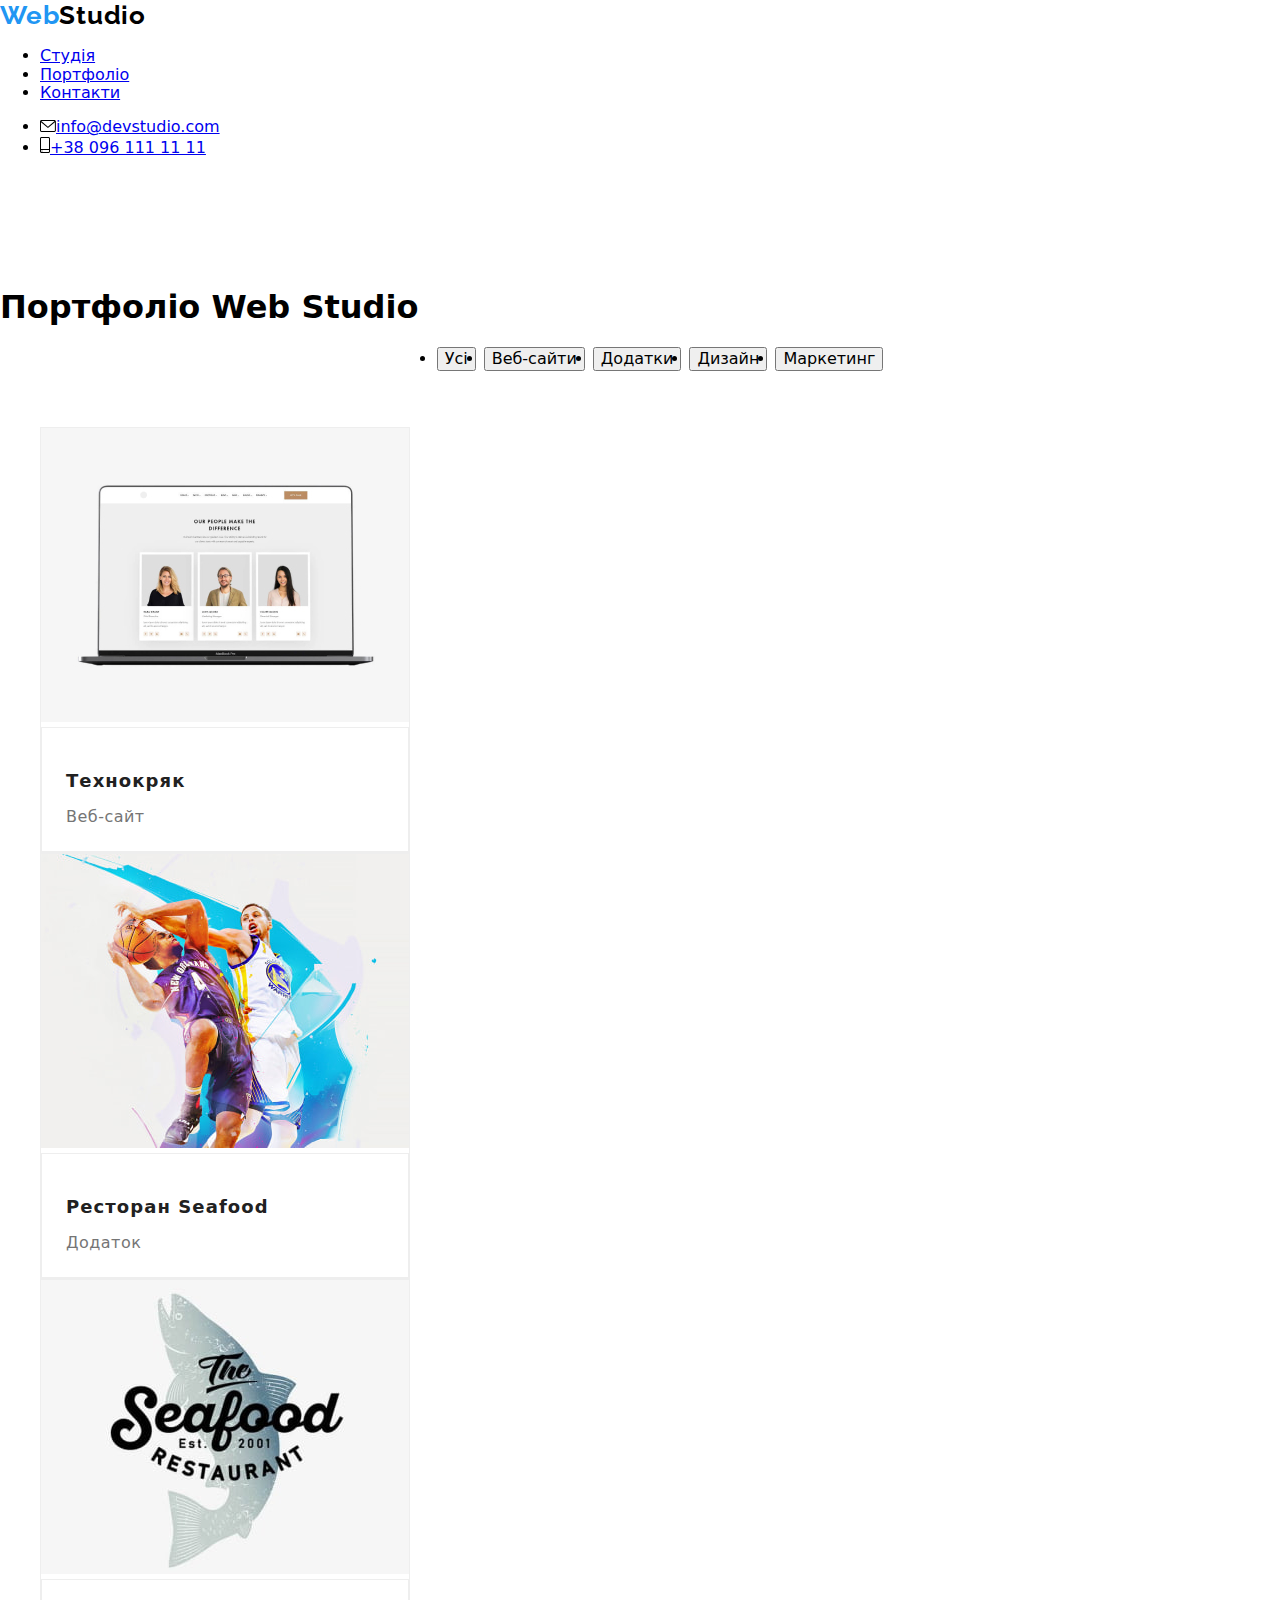
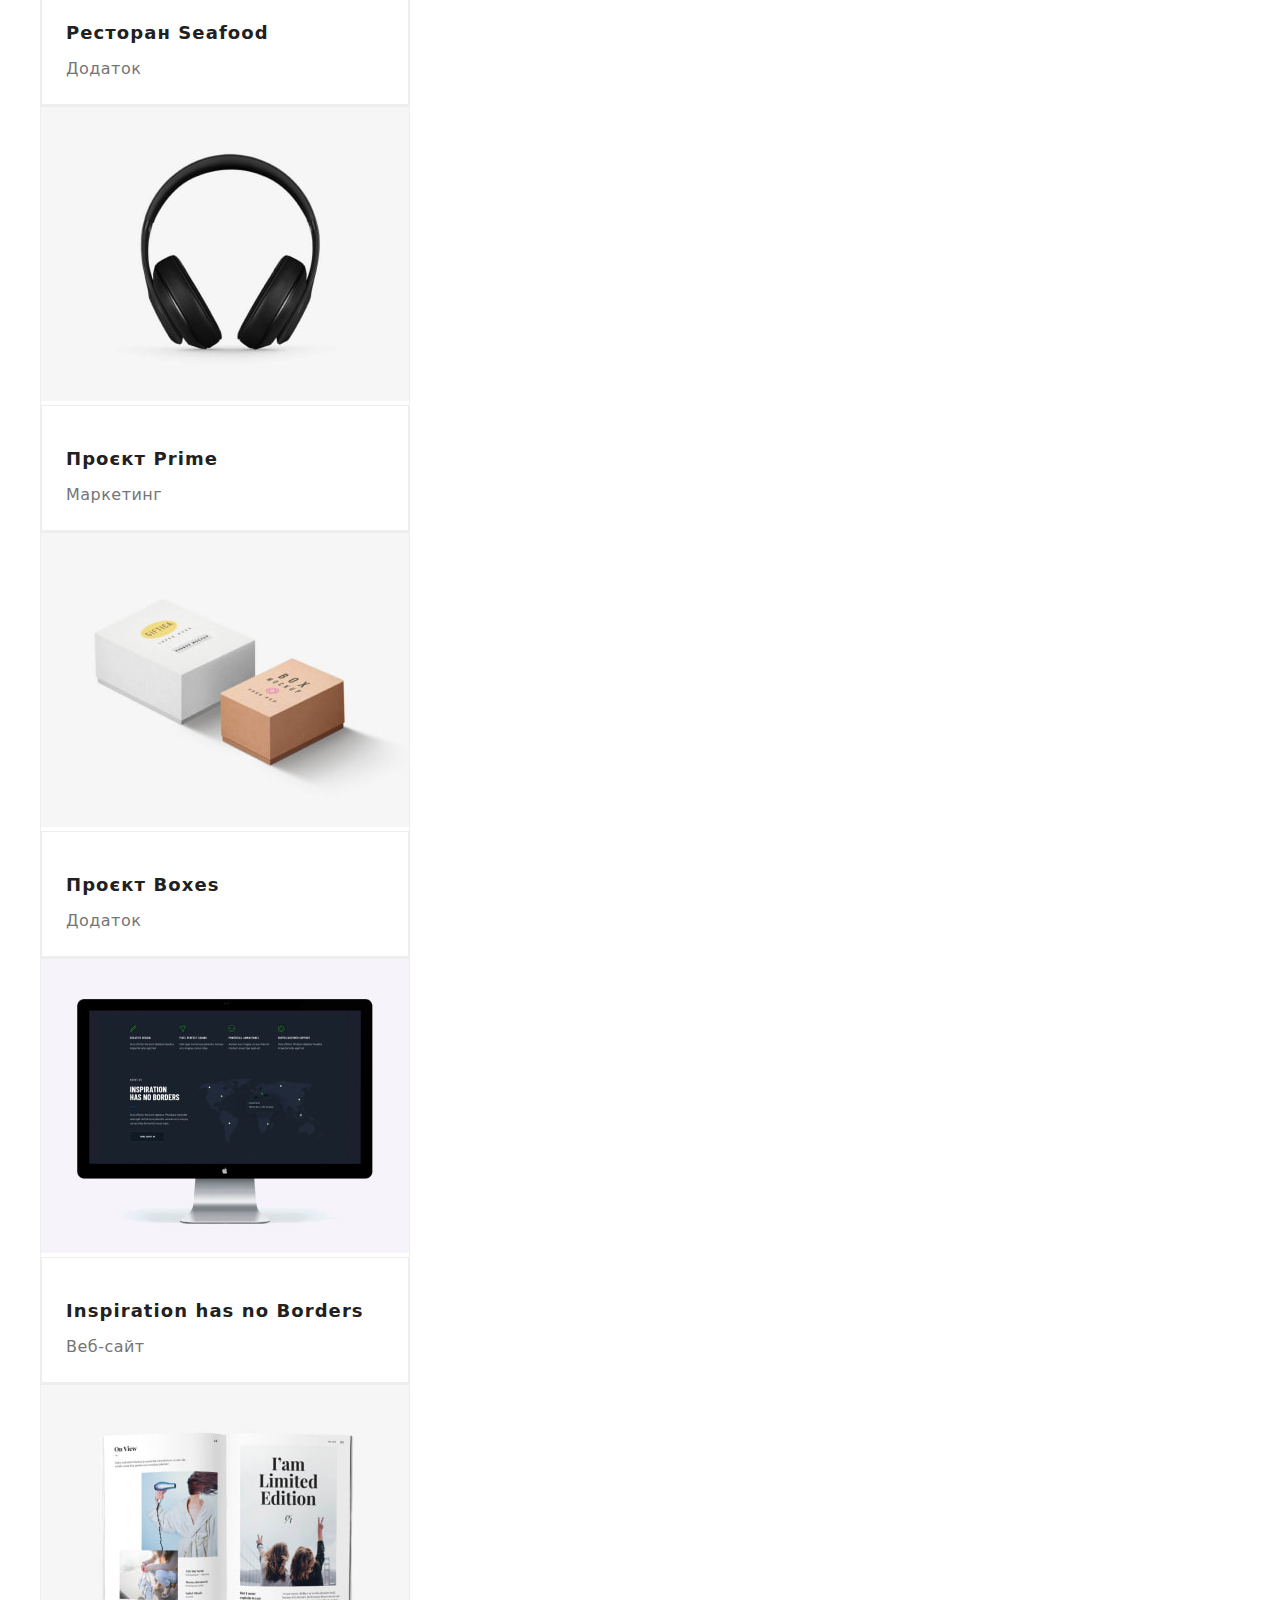
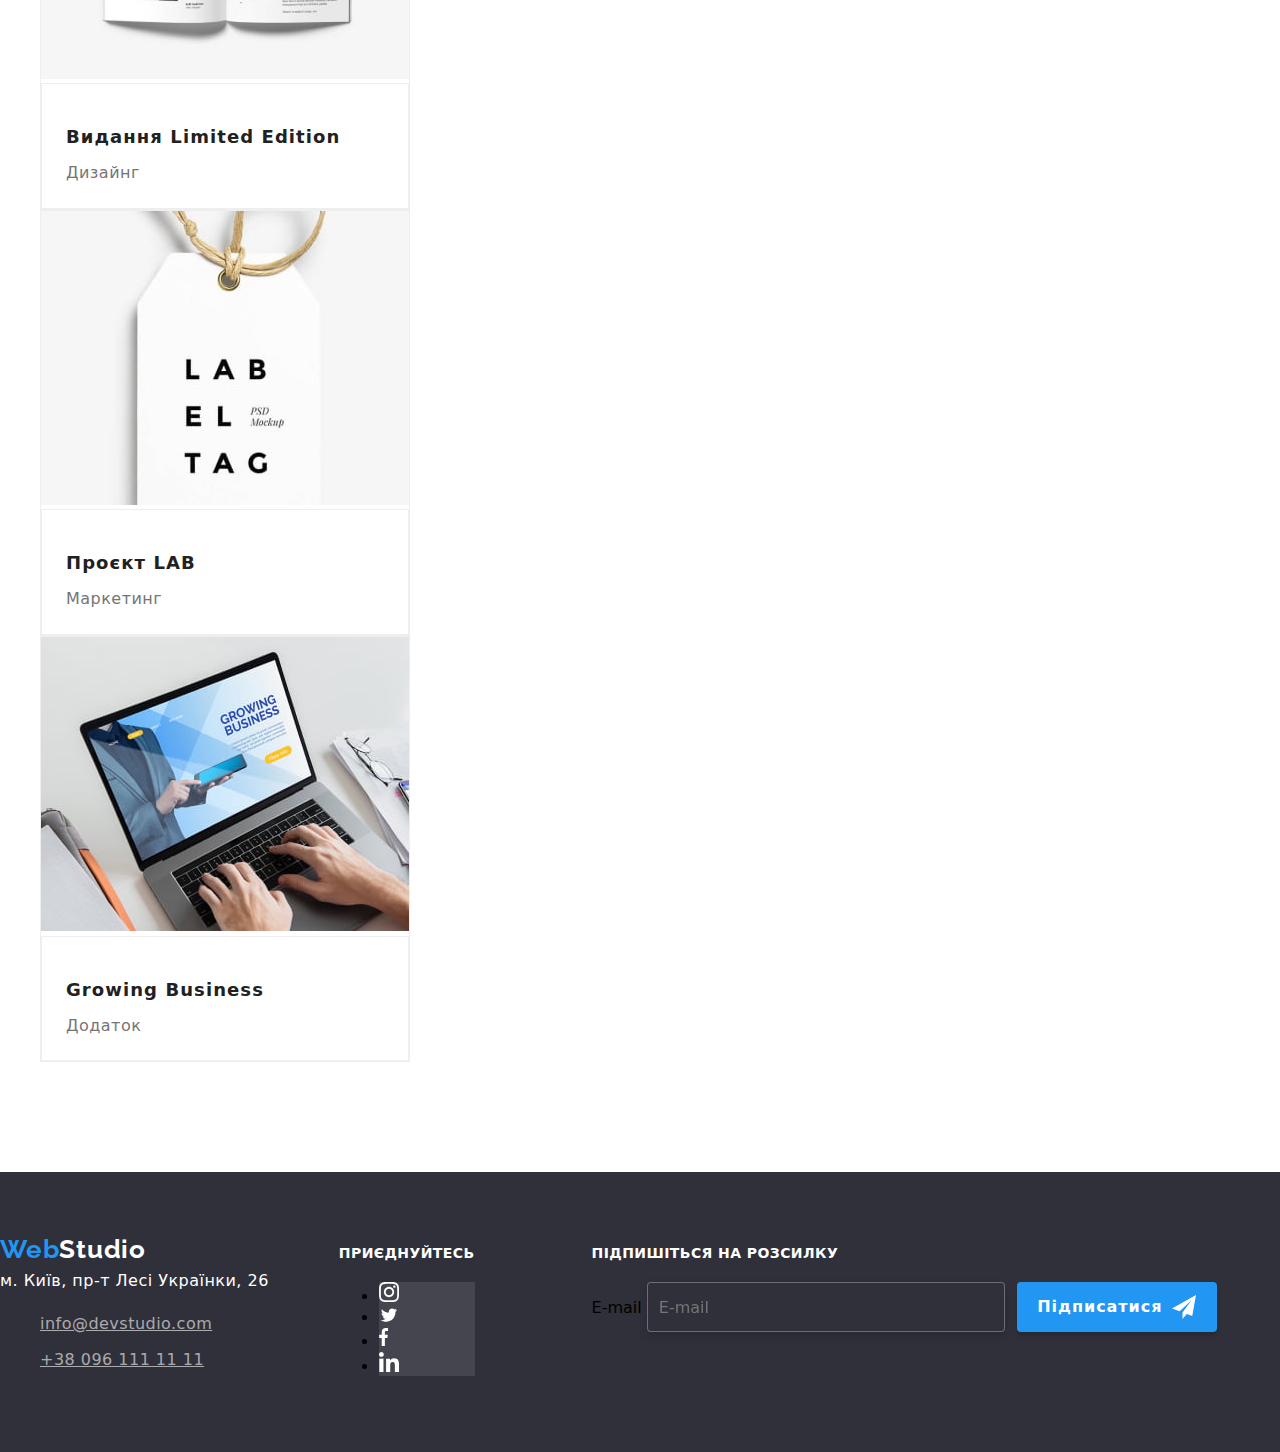
==== portfolio.html @ f2c95564 "Добавляет много чего" ====
<!DOCTYPE html>
<html lang="uk">
  <head>
    <meta charset="UTF-8" />
    <meta http-equiv="X-UA-Compatible" content="IE=edge" />
    <meta name="viewport" content="width=device-width, initial-scale=1.0" />
    <link
      rel="stylesheet"
      href="https://cdnjs.cloudflare.com/ajax/libs/modern-normalize/1.1.0/modern-normalize.min.css"
    />
    <link rel="preconnect" href="https://fonts.googleapis.com" />
    <link rel="preconnect" href="https://fonts.gstatic.com" crossorigin />
    <link
      href="https://fonts.googleapis.com/css2?family=Raleway:wght@700&family=Roboto:wght@400;500;700;900&display=swap"
      rel="stylesheet"
    />
    <link rel="stylesheet" href="./css/styles.css" />
    <link rel="stylesheet" href="./css/logo.css" />
    <title>Portfolio</title>
  </head>
  <body>
    <header class="header-section">
      <div class="container">
        <div class="flex-header">
          <nav class="flex-nav">
            <a class="logo" href="./index.html"><span class="logo__cover">Web</span>Studio</a>
            <ul class="list list-nav">
              <li class="item">
                <a class="link navigation-link transition-link" href="./index.html">Студія</a>
              </li>
              <li class="item">
                <a class="link navigation-link this-page" href="./portfolio.html">Портфоліо</a>
              </li>
              <li class="item">
                <a class="link navigation-link transition-link" href="#">Контакти</a>
              </li>
            </ul>
          </nav>
          <ul class="list list-contact">
            <li class="item">
              <a class="link top-contact" href="mailto:info@devstudio.com"
                ><svg width="16" height="12">
                  <use href="./images/icons.svg#envelope"></use></svg
                >info@devstudio.com</a
              >
            </li>
            <li class="item">
              <a class="link top-contact" href="tel:+380961111111"
                ><svg width="10" height="16">
                  <use href="./images/icons.svg#smartphone"></use></svg
                >+38 096 111 11 11</a
              >
            </li>
          </ul>
        </div>
      </div>
    </header>
    <main>
      <section class="product-section">
        <div class="container">
          <h1 class="visually-hidden">Портфоліо Web Studio</h1>
          <ul class="list list-botton">
            <li class="item"><button class="button" type="button">Усі</button></li>
            <li class="item"><button class="button" type="button">Веб-сайти</button></li>
            <li class="item"><button class="button" type="button">Додатки</button></li>
            <li class="item"><button class="button" type="button">Дизайн</button></li>
            <li class="item"><button class="button" type="button">Маркетинг</button></li>
          </ul>
          <ul class="list product-card">
            <li class="item product-item">
              <a class="product-link" href="">
                <img
                  src="./images/8.jpg"
                  alt="Два хлопця грають у баскетбол"
                  width="370"
                  height="294"
                />
                <div class="product-text">
                  <h2 class="product-title">Технокряк</h2>
                  <span class="product-span">Веб-сайт</span>
                </div>
                <div class="product-description">
                  <p class="description-text">
                    Ресурс пропонує комплексні пропозиції з різним рівнем функціоналу та сервісів.
                    Все це дозволить відвідувачу отримати вичерпні відомості про компанію чи
                    приватну особу.
                  </p>
                </div>
              </a>
            </li>
            <li class="item product-item">
              <a class="product-link" href="">
                <img
                  src="./images/9.jpg"
                  alt="Два хлопця грають у баскетбол"
                  width="370"
                  height="294"
                />
                <div class="product-text">
                  <h2 class="product-title">Ресторан Seafood</h2>
                  <span class="product-span">Додаток</span>
                </div>
                <div class="product-description">
                  <p class="description-text">
                    Ресурс пропонує комплексні пропозиції з різним рівнем функціоналу та сервісів.
                    Все це дозволить відвідувачу отримати вичерпні відомості про компанію чи
                    приватну особу.
                  </p>
                </div>
              </a>
            </li>
            <li class="item product-item">
              <a class="product-link" href="">
                <img
                  src="./images/10.jpg"
                  alt="Два хлопця грають у баскетбол"
                  width="370"
                  height="294"
                />
                <div class="product-text">
                  <h2 class="product-title">Ресторан Seafood</h2>
                  <span class="product-span">Додаток</span>
                </div>
                <div class="product-description">
                  <p class="description-text">
                    Ресурс пропонує комплексні пропозиції з різним рівнем функціоналу та сервісів.
                    Все це дозволить відвідувачу отримати вичерпні відомості про компанію чи
                    приватну особу.
                  </p>
                </div>
              </a>
            </li>
            <li class="item product-item">
              <a class="product-link" href="">
                <img
                  src="./images/11.jpg"
                  alt="Два хлопця грають у баскетбол"
                  width="370"
                  height="294"
                />
                <div class="product-text">
                  <h2 class="product-title">Проєкт Prime</h2>
                  <span class="product-span">Маркетинг</span>
                </div>
                <div class="product-description">
                  <p class="description-text">
                    Ресурс пропонує комплексні пропозиції з різним рівнем функціоналу та сервісів.
                    Все це дозволить відвідувачу отримати вичерпні відомості про компанію чи
                    приватну особу.
                  </p>
                </div>
              </a>
            </li>
            <li class="item product-item">
              <a class="product-link" href="">
                <img
                  src="./images/12.jpg"
                  alt="Два хлопця грають у баскетбол"
                  width="370"
                  height="294"
                />
                <div class="product-text">
                  <h2 class="product-title">Проєкт Boxes</h2>
                  <span class="product-span">Додаток</span>
                </div>
                <div class="product-description">
                  <p class="description-text">
                    Ресурс пропонує комплексні пропозиції з різним рівнем функціоналу та сервісів.
                    Все це дозволить відвідувачу отримати вичерпні відомості про компанію чи
                    приватну особу.
                  </p>
                </div>
              </a>
            </li>
            <li class="item product-item">
              <a class="product-link" href="">
                <img
                  src="./images/13.jpg"
                  alt="Два хлопця грають у баскетбол"
                  width="370"
                  height="294"
                />
                <div class="product-text">
                  <h2 class="product-title">Inspiration has no Borders</h2>
                  <span class="product-span">Веб-сайт</span>
                </div>
                <div class="product-description">
                  <p class="description-text">
                    Ресурс пропонує комплексні пропозиції з різним рівнем функціоналу та сервісів.
                    Все це дозволить відвідувачу отримати вичерпні відомості про компанію чи
                    приватну особу.
                  </p>
                </div>
              </a>
            </li>
            <li class="item product-item">
              <a class="product-link" href="">
                <img
                  src="./images/14.jpg"
                  alt="Два хлопця грають у баскетбол"
                  width="370"
                  height="294"
                />
                <div class="product-text">
                  <h2 class="product-title">Видання Limited Edition</h2>
                  <span class="product-span">Дизайнг</span>
                </div>
                <div class="product-description">
                  <p class="description-text">
                    Ресурс пропонує комплексні пропозиції з різним рівнем функціоналу та сервісів.
                    Все це дозволить відвідувачу отримати вичерпні відомості про компанію чи
                    приватну особу.
                  </p>
                </div>
              </a>
            </li>
            <li class="item product-item">
              <a class="product-link" href="">
                <img
                  src="./images/15.jpg"
                  alt="Два хлопця грають у баскетбол"
                  width="370"
                  height="294"
                />
                <div class="product-text">
                  <h2 class="product-title">Проєкт LAB</h2>
                  <span class="product-span">Маркетинг</span>
                </div>
                <div class="product-description">
                  <p class="description-text">
                    Ресурс пропонує комплексні пропозиції з різним рівнем функціоналу та сервісів.
                    Все це дозволить відвідувачу отримати вичерпні відомості про компанію чи
                    приватну особу.
                  </p>
                </div>
              </a>
            </li>
            <li class="item product-item">
              <a class="product-link" href="">
                <img
                  src="./images/16.jpg"
                  alt="Два хлопця грають у баскетбол"
                  width="370"
                  height="294"
                />
                <div class="product-text">
                  <h2 class="product-title">Growing Business</h2>
                  <span class="product-span">Додаток</span>
                </div>
                <div class="product-description">
                  <p class="description-text">
                    Ресурс пропонує комплексні пропозиції з різним рівнем функціоналу та сервісів.
                    Все це дозволить відвідувачу отримати вичерпні відомості про компанію чи
                    приватну особу.
                  </p>
                </div>
              </a>
            </li>
          </ul>
        </div>
      </section>
    </main>
    <footer class="bottom-section">
      <div class="container">
        <div class="bottom-contact">
          <a class="logo logo--white" href="./index.html">
            <span class="logo__cover">Web</span>Studio</a
          >
          <address class="bottom-text">
            <span class="bottom-span">м. Київ, пр-т Лесі Українки, 26</span>
          </address>
          <address>
            <ul>
              <span class="bottom-span"
                ><a class="link bottom-contact" href="mailto:info@devstudio.com"
                  >info@devstudio.com</a
                ></span
              >
              <a class="link bottom-contact" href="tel:+380961111111">+38 096 111 11 11</a>
            </ul>
          </address>
        </div>
        <div class="social-card">
          <h3 class="bottom-title">Приєднуйтесь</h3>
          <ul class="list social-list">
            <li class="social-item">
              <a class="social-link" href="">
                <svg class="social-icon" width="20" height="20">
                  <use href="./images/icons.svg#instagram"></use>
                </svg>
              </a>
            </li>
            <li class="social-item">
              <a class="social-link" href="">
                <svg class="social-icon" width="20" height="16.25">
                  <use href="./images/icons.svg#twitter"></use>
                </svg>
              </a>
            </li>
            <li class="social-item">
              <a class="social-link" href="">
                <svg class="social-icon" width="10" height="20">
                  <use href="./images/icons.svg#facebook"></use>
                </svg>
              </a>
            </li>
            <li class="social-item">
              <a class="social-link" href="">
                <svg class="social-icon" width="20" height="20">
                  <use href="./images/icons.svg#linkedin"></use>
                </svg>
              </a>
            </li>
          </ul>
        </div>
        <form class="footer-form" name="subscription-form">
          <div role="group" class="subscription-fieldset">
            <h3 class="subscription-title">Підпишіться на розсилку</h3>
            <label for="subscription" class="subscription-label visually-hidden">E-mail</label>
            <input type="email" id="subscription" class="subscription-input" placeholder="E-mail" />
          </div>
          <button type="submit" class="subscription-button">
            <span class="subscription-text">Підписатися</span>
            <svg class="subscription-icon" width="24" height="24">
              <use href="./images/icons.svg#send-icon"></use>
            </svg>
          </button>
        </form>
      </div>
    </footer>
  </body>
</html>
---- css/styles.css ----
:root{
    --pramary-icon-color:#AFB1B8;
    --secondery-icon-color:#fff;
    --pramary-ivon-color-bottom:rgba(255, 255, 255, 0.1);

    --background-color: #FFF;
    --pramiry-color: #757575;
    --secondory-color:#212121;
    --company-color:#2196F3;

    --footer-contact-color: rgba(255, 255, 255, 0.6);

    --pramiry-button-color: #fff;
    --secondory-button-color: #212121;
    --pramiry-button-background-color: #2196F3;
    --secondory-button-background-color: #F5F4FA; 
}

/* body
{
    color: var(--pramiry-color);
    background-color: var(--background-color);
    font-family: 'Roboto', sans-serif;
    font-size: 14px;

    letter-spacing: 0.03em;
}

img{
    display: block;
    max-width: 100%;
    height: auto;    
}

h1,
h2,
h3,
p,
ul
{
    margin: 0px;
    padding: 0px;   
} */

/* visually hidden */
/* .visually-hidden {
    position: absolute;
    white-space: nowrap;
    width: 1px;
    height: 1px;
    overflow: hidden;
    border: 0;
    padding: 0;
    clip: rect(0 0 0 0);
    clip-path: inset(50%);
    margin: -1px;
} */

/* Container */
/* .container{
    width: 1200px;

    margin-left: auto;
    margin-right: auto;

    padding-left: 15px;
    padding-right: 15px;
} */
/* list */
/* .list {
    display: flex;
    list-style: none;
} */

/* links */
/* .link {
    color: inherit;

    transition-property: color;
    transition-duration: 250ms;
    transition-timing-function: cubic-bezier(0.4, 0, 0.2, 1);

    font-size: inherit;

    line-height: 1.14;
    letter-spacing: 0.02em;
    text-decoration: none;
}
.link:hover,
.link:focus {
    color: var(--company-color);
    fill:currentColor;
} */

/* button */
/* .button {
    cursor: pointer;

    transition-property:color, background-color, box-shadow;
    transition-duration: 250ms;
    transition-timing-function: cubic-bezier(0.4, 0, 0.2, 1);

    padding: 6px 22px;

    color: var(--secondory-button-color);
    background-color: var(--secondory-button-background-color);

    font-family: inherit;
    font-weight: 500;
    font-size: 16px;

    border-radius: 4px;
    
    line-height: 1.6;
    letter-spacing: 0.03em;

    border: 0;
} */
/* .button:hover,
.button:focus {
    color: var(--pramiry-button-color);
    background-color: var(--pramiry-button-background-color);
    box-shadow: 0px 3px 1px rgba(0, 0, 0, 0.1), 0px 1px 2px rgba(0, 0, 0, 0.08), 0px 2px 2px rgba(0, 0, 0, 0.12);
} */
/* title */
/* .title {
    text-align: center;

    margin-bottom: 50px;

    color: var(--secondory-color);

    font-weight: 700;
    font-size: 36px;

    line-height: 1.16;
    letter-spacing: 0.03em;
} */

/* header */
/* .header-section{
    border-bottom: 1px solid #ECECEC;
}
.flex-header{
    display: flex;
    align-items: center;
    justify-content: space-between;
}
.flex-nav{
    display: flex;
    align-items: center;
    gap: 93px;
}
.list-nav{
    display: flex;
    gap:50px;
}
.list-nav .navigation-link{
    padding-top: 33px;
    padding-bottom: 31px;
} */
/* .logo{
    color: #000000;

    font-family: 'Raleway';
    font-weight: 700;
    font-size: 26px;

    line-height: 1.2;
    letter-spacing: 0.03em;

    text-decoration: none;
} */
/* .logo-cover{
    padding-top: 24px;
    padding-bottom: 25px;
    color: var(--company-color);
} */
/* .navigation-link {
    position: relative;
    color: var(--secondory-color);

    font-weight: 500;

    line-height: 1.14;
    letter-spacing: 0.02em;
}
.transition-link::after
{
    display: block;
    position: absolute;
    bottom: 0px;
    
    transform: scaleX(0);
    transition-property: transform;
    transition-duration: 250ms;
    transition-timing-function: cubic-bezier(0.4, 0, 0.2, 1);
    
    background-color: var(--company-color);
    
    border-radius: 2px;
    width: 100%;
    height: 4px;
    content: '';
}
.transition-link:hover::after,
.transition-link:focus::after{
    transform: scaleX(1);
}
.link.this-page{
    position: relative;

    color: var(--company-color);
}
*/
/* .this-page::after
{
    display: flex;
    position: absolute;
    bottom: 0px;

    background-color: var(--company-color);

    border-radius: 2px;
    width: 100%;
    height: 4px;
    content: '';    
} */
/* .top-contact {
    padding-top: 33px;
    padding-bottom: 31px;

    display: flex;
    align-items: center;
    gap: 10px;
    fill: currentColor;

    font-weight: 500;

    line-height: 1.14;
    letter-spacing: 0.02em;
} */
/* .list.list-contact{
    gap: 50px;
} */
/* hero section */
/* .hero-section{
    background-image: linear-gradient(rgba(47, 48, 58, 0.4),rgba(47, 48, 58, 0.4)),url("../images/hero-image.jpg");
    background-size: 1600px;
    background-repeat: no-repeat;
    background-position: center;

    padding-bottom: 200px;
    padding-top: 200px;

    background-color: #2F303A;
}
.hero-title{
    margin-bottom: 30px;

    text-align: center;
    margin-left: auto;
    margin-right: auto;

    max-width: 696px;

    color: #FFFFFF;

    font-weight: 900;
    font-size: 44px;

    line-height: 1.4;
    letter-spacing: 0.06em;

    text-transform: uppercase;
}
.hero-button{
    padding: 0px;
    margin-left: auto;
    margin-right: auto;
    display: block;

    background-color: var(--company-color);
    color: var(--pramiry-button-color);
    box-shadow: 0px 4px 4px rgba(0, 0, 0, 0.15);

    font-family: inherit;
    font-weight: 700;
    font-size: 16px;
    line-height: 1.9;

    letter-spacing: 0.06em;

    border: none;
    border-radius: 4px;

    cursor: pointer;
}
.hero-button .button-text{

    display: block;
    padding: 10px 32px;
} */
/* features section */
/* .features-section{
    padding-top: 94px;
    padding-bottom: 0px;
}
.features-icon{
    display: flex;
    justify-content: center;
    align-items: center;

    margin-bottom: 30px;

    width: 270px;
    height: 120px;

    background: #F5F4FA;
    border-radius: 4px;
}
.features-title{
    margin-bottom: 10px;

    color: var(--secondory-color);

    font-weight: 700;
    font-size: inherit;
    
    line-height: 1.14;
    letter-spacing: 0.03em;
    text-transform: uppercase;
}
.list-features{
    flex-wrap: wrap;
    gap:30px;
}
.list-features .item{
    flex-basis: calc((100%-90px)/5);
}
.features-text{
    line-height: 1.71em;
} */
/* development-section */
/* .development-section{
    padding-top: 94px;
    padding-bottom: 94px;
}
.list-developmen{
    flex-wrap: wrap;
    gap: 30px;
    justify-content: center;
}
.developmen-item{
    position: relative;
}
.developmen-div
{
    position: absolute;

    bottom: 0px;

    padding-top: 27px;

    background-color: rgba(47, 48, 58, 0.8);
    width: 370px;
    height: 70px;    
}
.developmen-title{
    font-weight: 700;
    font-size: 14px;
    line-height: 1.14em;
    text-transform: uppercase;
    color: #FFFFFF;
} */
/* employee section */
/* .employee-section{
    background-color: #F5F4FA;

    padding-top: 94px;
    padding-bottom: 94px;
}
.list-employee{
    flex-wrap: wrap;
    gap: 30px;
    justify-content: center;
}
.employee-cart{
    background-color: var(--background-color);
    box-shadow: 0px 1px 3px rgba(0, 0, 0, 0.12), 0px 1px 1px rgba(0, 0, 0, 0.14), 0px 2px 1px rgba(0, 0, 0, 0.2);
    border-radius: 0px 0px 4px 4px;
} */    
/* .card-text{
    text-align: center;
    padding-top: 30px;
    padding-bottom: 30px;
}
.employee-card-title{
    margin-bottom: 10px;

    color: var(--secondory-color);

    font-weight: 500;
    font-size: 16px;

    line-height: 1.19;
    letter-spacing: 0.03em;
}
.employee-card-text{
    line-height: 1.71;
} */

/* .social-list {
    display: flex;
    justify-content: center;
    margin-top: 16px;
    gap: 10px;
}

.social-item {
    width: 44px;
    height: 44px;
    border-radius: 50%;
    background-color: var(--background-color);
}

.social-link {
    transition-property: fill, background-color;
    transition-duration: 250ms;
    transition-timing-function: cubic-bezier(0.4, 0, 0.2, 1);
    fill: var(--pramary-icon-color);
}

.social-link:hover,
.social-link:focus {
    background-color: var(--company-color);
    fill: var(--secondery-icon-color);
}
.social-link{
    display: flex;
    width: 44px;
    height: 44px;
    border-radius: 50%;
    justify-content: center;
    align-items: center;
    gap: 10px;
} */
/* clients section */
.clients-section{
    padding-top: 94px;
    padding-bottom: 94px;
}
.clients-list{
    justify-content: center;
    gap: 30px;
}
.clients-link{
    display: flex;
    justify-content: center;
    align-items: center;

    transition-property: fill, border-color;
    transition-duration: 250ms;
    transition-timing-function: cubic-bezier(0.4, 0, 0.2, 1);

    fill: var(--pramary-icon-color);

    width: 170px;
    height: 92px;

    border: 1px solid #AFB1B8;
    border-radius: 4px;
}
.clients-link:hover,
.clients-link:focus{
    border-color: var(--company-color);
    fill: var(--company-color);
}
/* footer */
.bottom-section{
    background-color: #2F303A;
}
.bottom-section .container
{
    display: flex;
    align-items: baseline; 
    padding-top: 60px;
    padding-bottom: 60px;
}
/* .logo.bottom-logo {
    display: block;
    color: #FFFFFF;
    margin-bottom: 20px;
} */
.bottom-text{
    color: #fff;

    font-style: inherit;
    font-weight: 400;

    line-height: 1.7;
    letter-spacing: 0.03em;
}
.bottom-span{
    display: block;
   margin-bottom: 9px; 
}
.bottom-contact {
    color: rgba(255, 255, 255, 0.6);

    font-weight: 400;
    font-style:normal;

    line-height: 1.7;
    letter-spacing: 0.03em;
}
.bottom-title{
    margin-bottom : 20px;

    color: #fff;

    font-size: 14px;
    font-weight: 700;
    line-height: 1.14;
    letter-spacing: 0.03em;
    text-transform: uppercase;

}
.social-card{
    margin-left: 70px;
}
.social-card .social-item{
    background-color: var(--pramary-ivon-color-bottom);
}
.social-card .social-link{
    fill: var(--secondery-icon-color);
}
.social-card .social-link:hover,
.social-card .social-link:focus{
    background-color: var(--company-color);

}
/* Footer form */
.footer-form{
    display: flex;
    justify-content: center;
    align-items: flex-end;
    margin-left: 117px;
}
.subscription-title{
    margin-bottom: 20px;

    color: #fff;

    font-size: 14px;
    font-weight: 700;
    line-height: 1.14;
    letter-spacing: 0.03em;
    text-transform: uppercase;
}

.subscription-input{
    color: #fff;

    padding: 11px;

    background-color: #2F303A;
    filter: drop-shadow(0px 4px 4px rgba(0, 0, 0, 0.15));

    outline: none;
    border-radius: 4px;
    border: 1px solid rgba(255, 255, 255, 0.3);

    width: 358px;
    height: 50px;

}
.subscription-button{
    margin-left: 12px;
    display: flex;
    justify-content: center;
    align-items: center;
    gap:10px;

    width: 200px;
    height: 50px;

    border: none;
    border-radius: 4px;

    background-color: var(--company-color);

    box-shadow: 0px 4px 4px rgba(0, 0, 0, 0.15);
}
.subscription-text{
    color: #fff;
    font-weight: 700;
    font-size: 16px;
    line-height: 1.8;
    letter-spacing: 0.06em;
}
.subscription-icon{
    fill: #fff;
}

/* product section */
.product-section{
    padding-top: 94px;
    padding-bottom: 94px;
}
.list-botton
{
    display: flex;
    justify-content: center;
    align-items: center;
    
    margin-bottom: 56px;
}
.list-botton .item:not(:last-child)
{
    margin-right: 8px;    
}
.product-card{
    flex-wrap: wrap;
    gap: 30px;
    justify-content: center;
}
.product-item{
    position: relative;
    overflow: hidden;
    transition-property: box-shadow;
    transition-duration: 250ms;
    transition-timing-function: cubic-bezier(0.4, 0, 0.2, 1);

    background-color: var(--background-color);
    border: 1px solid #EEEEEE;
    width: 370px;
}
.product-link{
    overflow: hidden;
    text-decoration: none;
}
.product-description {
    position: absolute;
    left: 0px;
    top: 0px;
    width: 100%;
    height: 100%;
    transform: translateY(100%);
    transition-property: transform;
    transition-duration: 250ms;
    transition-timing-function: cubic-bezier(0.4, 0, 0.2, 1);

    background-color: rgba(33, 150, 243, 0.9);
}
.description-text{
    margin: 63px 24px;
}
.product-item:focus,
.product-item:hover {
    box-shadow: 0px 1px 1px rgba(0, 0, 0, 0.12), 0px 4px 4px rgba(0, 0, 0, 0.06), 1px 4px 6px rgba(0, 0, 0, 0.16);
}
.product-link:hover .product-description,
.product-link:focus .product-description{
    transform: translateY(0%);
}
.description-text{
    font-size: 18px;
    line-height: 1.55em;
    
    letter-spacing: 0.03em;
    
    color: #FFFFFF;
}
.product-title{
    margin-bottom: 4px;
    color: var(--secondory-button-color);

    font-weight: 700;
    font-size: 18px;
    line-height: 2;

    letter-spacing: 0.06em;
}
.product-text{
    position: relative;
    z-index: 1;
    padding: 20px 24px;
    border: 1px solid #EEEEEE;
    background-color: var(--background-color);
}
.product-span{
    color: var(--pramiry-color);

    font-size: 16px;

    line-height: 1.8;
    letter-spacing: 0.03em;
}
/* Modal */
.backdoor{
    position: fixed;
    opacity: 1;
    transition-property: opacity, visibility;
    transition-duration: 250ms;
    transition-timing-function: cubic-bezier(0.4, 0, 0.2, 1);

    left: 0px;
    top: 0px;
    width: 100%;
    height: 100%;

    background-color: rgba(0, 0, 0, 0.2);
}
.backdoor.is-hidden
{
    opacity: 0;
}
.modal{
    position: absolute;

    transition-property: border-color;
    transition-duration: 250ms;
    transition-timing-function: cubic-bezier(0.4, 0, 0.2, 1);

    top: 50%;
    left: 50%;

    transform: translate(-50%, -50%);

    z-index: 3;

    width: 528px;
    height: 581px;

    background-color: var(--background-color);
}
.close-buttom {
    display: flex;
    align-items: center;
    justify-content: center;

    transition-property: fill;
    transition-duration: 250ms;
    transition-timing-function: cubic-bezier(0.4, 0, 0.2, 1);

    position: absolute;
    right: 8px;
    top: 8px;

    border-radius: 50%;

    width: 30px;
    height: 30px;
    background-color: var(--background-color);
    border: 1px solid rgba(0, 0, 0, 0.1);
}
.close-buttom:hover,
.close-buttom:focus{
    fill: var(--company-color);
    cursor: pointer;
}
.is-hidden{
    opacity: 0;
    pointer-events: none;
    visibility: hidden;
}

/* Modal form */
.modal-form{
    margin: 40px;
}
.modal-title{
    margin-bottom: 12px;

    color: var(--secondory-color);
    font-size: 20px;
    line-height: 1.15;
    text-align: center;
    letter-spacing: 0.03em;
}
.modal-field{
    position: relative;
    margin-bottom: 10px;
}
.modal-ladel{
    display: block;

    margin-bottom: 4px;

    font-size: 12px;
    line-height: 1.16;
    letter-spacing: 0.01em;

    cursor: pointer;
}
.modal-input{

    padding: 11px 11px 11px 32px;

    width: 100%;
    height: 40px;   
    border-radius: 4px;

    border: 1px solid rgba(33, 33, 33, 0.2);
    border-radius: 4px;
    outline: none;

    cursor: pointer;
}
.modal-input{
    transition-property: border-color;
    transition-duration: 250ms;
    transition-timing-function: cubic-bezier(0.4, 0, 0.2, 1);
}
.modal-icon {
    transition-property: fill;
    transition-duration: 250ms;
    transition-timing-function: cubic-bezier(0.4, 0, 0.2, 1);

    position: absolute;
    left: 12px;
    top: 28px;

    cursor: pointer;
}
.modal-input:hover,
.modal-input:focus
{
    border-color: var(--company-color);
}
.modal-input:hover ~ .modal-icon,
.modal-input:focus~.modal-icon
{
    fill:var(--company-color);  
}
textarea[class="modal-input"]{
    resize: none;
    height: 120px;
    margin-bottom: 10px;
}
.modal-input::placeholder {
    font-size: 12px;
    line-height: 1.16;
    letter-spacing: 0.01em;
}
.modal-checkbox{
    position: relative;
    text-align: center;
    margin-bottom: 30px;
}
.modal-link{
    color: var(--company-color);
    cursor: pointer;

}
.modal-buttom{
    display: block;

    font-weight: 700;
    font-size: 16px;
    line-height: 1.8;

    letter-spacing: 0.06em;

    color: #FFFFFF;

    margin-left: auto;
    margin-right: auto;

    width: 200px;
    height: 50px;
    
    background-color: var(--company-color);

    box-shadow: 0px 4px 4px rgba(0, 0, 0, 0.15);

    border: none;
    border-radius: 4px;
}
.checkbox-icon{
    position: absolute;
    top: 0px;
    left: 12px;
    border: 2px solid var(--secondory-color);
    border-radius: 4px;
}
.checkbox-input:checked + .checkbox-icon{
    background-color: var(--company-color);
    border: none;
}
---- css/logo.css ----
.logo {
    color: #000000;

    font-family: 'Raleway';
    font-weight: 700;
    font-size: 26px;

    line-height: 1.2;
    letter-spacing: 0.03em;

    text-decoration: none;
}
.logo__cover {
    color: var(--company-color);
}
.logo--white{
    color: #fff;
}
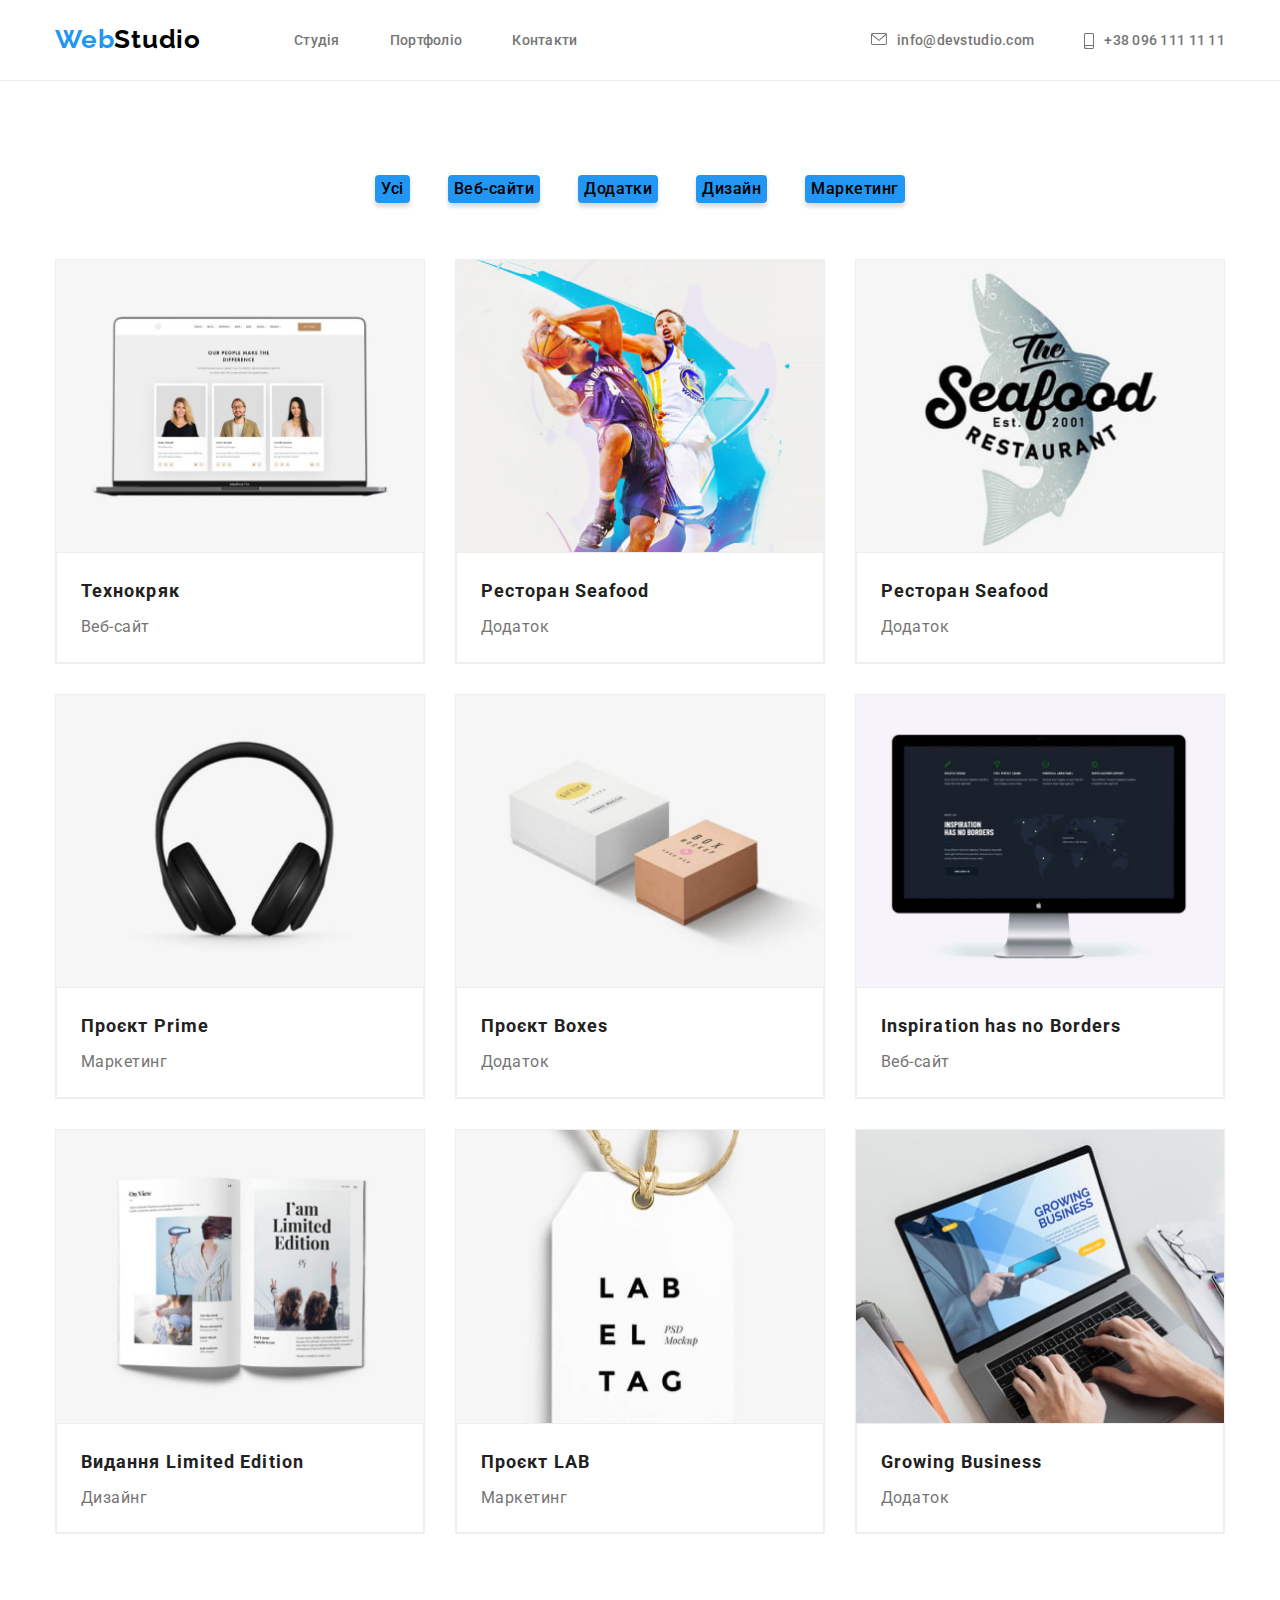
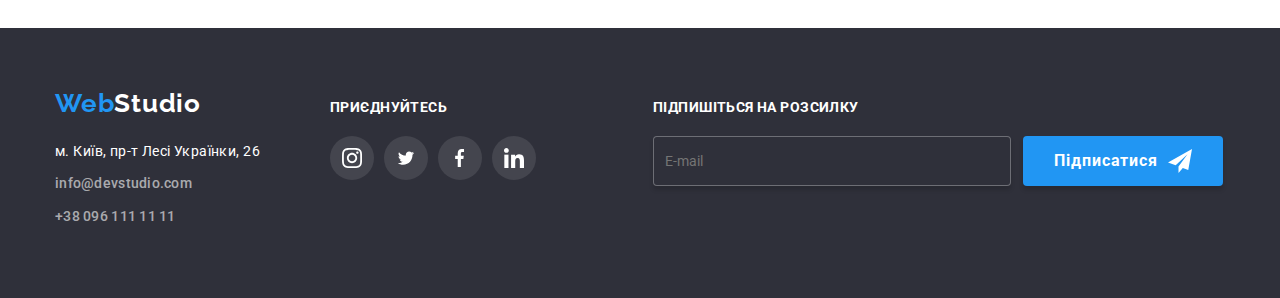
==== commit cd9fbf6b: "Добавляет изменения" ====
--- a/portfolio.html
+++ b/portfolio.html
@@ -15,39 +15,41 @@
       rel="stylesheet"
     />
     <link rel="stylesheet" href="./css/styles.css" />
-    <link rel="stylesheet" href="./css/logo.css" />
+    <link rel="stylesheet" href="./css/main.min.css" />
     <title>Portfolio</title>
   </head>
   <body>
-    <header class="header-section">
+    <header class="header">
       <div class="container">
-        <div class="flex-header">
-          <nav class="flex-nav">
-            <a class="logo" href="./index.html"><span class="logo__cover">Web</span>Studio</a>
-            <ul class="list list-nav">
-              <li class="item">
-                <a class="link navigation-link transition-link" href="./index.html">Студія</a>
+        <div class="header__flex">
+          <nav class="header__nav">
+            <a class="logo header__logo" href="./index.html"
+              ><span class="logo__cover">Web</span>Studio</a
+            >
+            <ul class="list header__list">
+              <li>
+                <a class="link header__link header__link--active" href="./index.html">Студія</a>
               </li>
-              <li class="item">
-                <a class="link navigation-link this-page" href="./portfolio.html">Портфоліо</a>
+              <li>
+                <a class="link header__link" href="./portfolio.html">Портфоліо</a>
               </li>
-              <li class="item">
-                <a class="link navigation-link transition-link" href="#">Контакти</a>
+              <li>
+                <a class="link header__link" href="#">Контакти</a>
               </li>
             </ul>
           </nav>
-          <ul class="list list-contact">
-            <li class="item">
-              <a class="link top-contact" href="mailto:info@devstudio.com"
+          <ul class="list header__list-contact">
+            <li>
+              <a class="link contact header__contact" href="mailto:info@devstudio.com"
                 ><svg width="16" height="12">
                   <use href="./images/icons.svg#envelope"></use></svg
                 >info@devstudio.com</a
               >
             </li>
-            <li class="item">
-              <a class="link top-contact" href="tel:+380961111111"
+            <li>
+              <a class="link contact header__contact" href="tel:+380961111111"
                 ><svg width="10" height="16">
-                  <use href="./images/icons.svg#smartphone"></use></svg
+                  <use class="icon" href="./images/icons.svg#smartphone"></use></svg
                 >+38 096 111 11 11</a
               >
             </li>
@@ -260,72 +262,71 @@
         </div>
       </section>
     </main>
-    <footer class="bottom-section">
-      <div class="container">
-        <div class="bottom-contact">
-          <a class="logo logo--white" href="./index.html">
+    <footer class="footer">
+      <div class="container footer__container">
+        <div class="footer__contact">
+          <a class="logo footer__logo" href="./index.html">
             <span class="logo__cover">Web</span>Studio</a
           >
-          <address class="bottom-text">
-            <span class="bottom-span">м. Київ, пр-т Лесі Українки, 26</span>
+          <address class="list footer__list">
+            <li class="footer__item">
+              <span class="footer__text">м. Київ, пр-т Лесі Українки, 26</span>
+            </li>
+            <li class="footer__item">
+              <a class="link contact" href="mailto:info@devstudio.com">info@devstudio.com</a>
+            </li>
+            <li class="footer__item">
+              <a class="link contact" href="tel:+380961111111">+38 096 111 11 11</a>
+            </li>
           </address>
-          <address>
-            <ul>
-              <span class="bottom-span"
-                ><a class="link bottom-contact" href="mailto:info@devstudio.com"
-                  >info@devstudio.com</a
-                ></span
-              >
-              <a class="link bottom-contact" href="tel:+380961111111">+38 096 111 11 11</a>
-            </ul>
-          </address>
-        </div>
-        <div class="social-card">
-          <h3 class="bottom-title">Приєднуйтесь</h3>
-          <ul class="list social-list">
-            <li class="social-item">
-              <a class="social-link" href="">
-                <svg class="social-icon" width="20" height="20">
+        </div>
+        <div class="footer__social">
+          <h3 class="footer__title">Приєднуйтесь</h3>
+          <ul class="list list-social">
+            <li class="list-social__item">
+              <a class="link-social footer__link-social" href="">
+                <!-- class="social-icon" -->
+                <svg width="20" height="20">
                   <use href="./images/icons.svg#instagram"></use>
                 </svg>
               </a>
             </li>
-            <li class="social-item">
-              <a class="social-link" href="">
-                <svg class="social-icon" width="20" height="16.25">
+            <li class="list-social__item">
+              <a class="link-social footer__link-social" href="">
+                <svg width="20" height="16.25">
                   <use href="./images/icons.svg#twitter"></use>
                 </svg>
               </a>
             </li>
-            <li class="social-item">
-              <a class="social-link" href="">
+            <li class="list-social__item">
+              <a class="link-social footer__link-social" href="">
                 <svg class="social-icon" width="10" height="20">
                   <use href="./images/icons.svg#facebook"></use>
                 </svg>
               </a>
             </li>
-            <li class="social-item">
-              <a class="social-link" href="">
-                <svg class="social-icon" width="20" height="20">
+            <li class="list-social__item">
+              <a class="link-social footer__link-social" href="">
+                <svg width="20" height="20">
                   <use href="./images/icons.svg#linkedin"></use>
                 </svg>
               </a>
             </li>
           </ul>
         </div>
-        <form class="footer-form" name="subscription-form">
-          <div role="group" class="subscription-fieldset">
-            <h3 class="subscription-title">Підпишіться на розсилку</h3>
-            <label for="subscription" class="subscription-label visually-hidden">E-mail</label>
-            <input type="email" id="subscription" class="subscription-input" placeholder="E-mail" />
-          </div>
-          <button type="submit" class="subscription-button">
-            <span class="subscription-text">Підписатися</span>
-            <svg class="subscription-icon" width="24" height="24">
-              <use href="./images/icons.svg#send-icon"></use>
-            </svg>
-          </button>
-        </form>
+        <div class="footer__subscription">
+          <h3 class="footer__title">Підпишіться на розсилку</h3>
+          <form class="footer__form" name="subscription-form">
+            <label for="subscription" class="visually-hidden">E-mail</label>
+            <input type="email" id="subscription" class="footer__input" placeholder="E-mail" />
+            <button type="submit" class="button footer__button">
+              <span class="button__text">Підписатися</span>
+              <svg class="footer__icon" width="24" height="24">
+                <use href="./images/icons.svg#send-icon"></use>
+              </svg>
+            </button>
+          </form>
+        </div>
       </div>
     </footer>
   </body>
--- a/css/styles.css
+++ b/css/styles.css
@@ -446,7 +446,7 @@
     gap: 10px;
 } */
 /* clients section */
-.clients-section{
+/* .clients-section{
     padding-top: 94px;
     padding-bottom: 94px;
 }
@@ -475,9 +475,9 @@
 .clients-link:focus{
     border-color: var(--company-color);
     fill: var(--company-color);
-}
+} */
 /* footer */
-.bottom-section{
+/* .bottom-section{
     background-color: #2F303A;
 }
 .bottom-section .container
@@ -487,11 +487,6 @@
     padding-top: 60px;
     padding-bottom: 60px;
 }
-/* .logo.bottom-logo {
-    display: block;
-    color: #FFFFFF;
-    margin-bottom: 20px;
-} */
 .bottom-text{
     color: #fff;
 
@@ -525,8 +520,8 @@
     letter-spacing: 0.03em;
     text-transform: uppercase;
 
-}
-.social-card{
+} */
+/* .social-card{
     margin-left: 70px;
 }
 .social-card .social-item{
@@ -539,24 +534,13 @@
 .social-card .social-link:focus{
     background-color: var(--company-color);
 
-}
+} */
 /* Footer form */
-.footer-form{
+/* .footer-form{
     display: flex;
     justify-content: center;
     align-items: flex-end;
     margin-left: 117px;
-}
-.subscription-title{
-    margin-bottom: 20px;
-
-    color: #fff;
-
-    font-size: 14px;
-    font-weight: 700;
-    line-height: 1.14;
-    letter-spacing: 0.03em;
-    text-transform: uppercase;
 }
 
 .subscription-input{
@@ -601,7 +585,7 @@
 }
 .subscription-icon{
     fill: #fff;
-}
+} */
 
 /* product section */
 .product-section{
@@ -698,7 +682,7 @@
     letter-spacing: 0.03em;
 }
 /* Modal */
-.backdoor{
+/* .backdoor{
     position: fixed;
     opacity: 1;
     transition-property: opacity, visibility;
@@ -734,7 +718,7 @@
     height: 581px;
 
     background-color: var(--background-color);
-}
+} */
 .close-buttom {
     display: flex;
     align-items: center;
@@ -760,14 +744,14 @@
     fill: var(--company-color);
     cursor: pointer;
 }
-.is-hidden{
+/* .is-hidden{
     opacity: 0;
     pointer-events: none;
     visibility: hidden;
-}
+} */
 
 /* Modal form */
-.modal-form{
+/* .modal-form{
     margin: 40px;
 }
 .modal-title{
@@ -843,18 +827,14 @@
     font-size: 12px;
     line-height: 1.16;
     letter-spacing: 0.01em;
-}
-.modal-checkbox{
-    position: relative;
-    text-align: center;
-    margin-bottom: 30px;
-}
-.modal-link{
+} */
+/* .modal-link {
     color: var(--company-color);
     cursor: pointer;
 
 }
-.modal-buttom{
+
+.modal-buttom {
     display: block;
 
     font-weight: 700;
@@ -870,14 +850,18 @@
 
     width: 200px;
     height: 50px;
-    
+
     background-color: var(--company-color);
 
     box-shadow: 0px 4px 4px rgba(0, 0, 0, 0.15);
 
     border: none;
     border-radius: 4px;
-}
+} */
+/* .modal-checkbox{
+    text-align: center;
+    margin-bottom: 30px;
+} */
 .checkbox-icon{
     position: absolute;
     top: 0px;
--- a/css/main.min.css
+++ b/css/main.min.css
@@ -0,0 +1 @@
+body{color:var(--pramiry-color);background-color:var(--background-color);font-family:"Roboto",sans-serif;font-size:14px;letter-spacing:.03em}img{display:block;max-width:100%;height:auto}h1,h2,h3,p,ul{margin:0px;padding:0px}.visually-hidden{position:absolute;white-space:nowrap;width:1px;height:1px;overflow:hidden;border:0;padding:0;clip:rect(0 0 0 0);-webkit-clip-path:inset(50%);clip-path:inset(50%);margin:-1px}.is-hidden{opacity:0;pointer-events:none;visibility:hidden}.container{width:1200px;margin-left:auto;margin-right:auto;padding-left:15px;padding-right:15px}.list{display:-webkit-box;display:-ms-flexbox;display:flex;list-style:none;-webkit-box-align:center;-ms-flex-align:center;align-items:center;-webkit-box-pack:center;-ms-flex-pack:center;justify-content:center;gap:30px}.link{color:inherit;-webkit-transition-property:color;transition-property:color;-webkit-transition-duration:250ms;transition-duration:250ms;-webkit-transition-timing-function:cubic-bezier(0.4, 0, 0.2, 1);transition-timing-function:cubic-bezier(0.4, 0, 0.2, 1);font-size:inherit;line-height:1.14;letter-spacing:.02em;text-decoration:none}.link:hover,.link:focus{color:var(--company-color);fill:currentColor}.button{cursor:pointer;background-color:#2196f3;-webkit-box-shadow:0px 4px 4px rgba(0,0,0,.15);box-shadow:0px 4px 4px rgba(0,0,0,.15);border-radius:4px;font-family:inherit;font-weight:500;font-size:16px;border-radius:4px;line-height:1.6;letter-spacing:.03em;border:none}.button__text{color:#fff;font-weight:700;font-size:16px;line-height:1.8;letter-spacing:.06em}.title{margin-bottom:50px;color:#212121;font-weight:700;font-size:36px;line-height:1.16;letter-spacing:.03em}.title--center{text-align:center}.logo{color:#000;font-family:"Raleway";font-weight:700;font-size:26px;line-height:1.2;letter-spacing:.03em;text-decoration:none}.logo__cover{color:#2196f3}.contact{font-weight:500;font-style:normal;line-height:1.14;letter-spacing:.02em}.icon{fill:currentColor}.list-cards{-ms-flex-wrap:wrap;flex-wrap:wrap;gap:30px}.list-cards__card{-ms-flex-preferred-size:270px;flex-basis:270px}.list-social{display:-webkit-box;display:-ms-flexbox;display:flex;-webkit-box-pack:center;-ms-flex-pack:center;justify-content:center;gap:10px}.list-social__item{width:44px;height:44px;border-radius:50%}.link-social{-webkit-transition-property:fill,background-color;transition-property:fill,background-color;-webkit-transition-duration:250ms;transition-duration:250ms;-webkit-transition-timing-function:cubic-bezier(0.4, 0, 0.2, 1);transition-timing-function:cubic-bezier(0.4, 0, 0.2, 1);fill:#afb1b8;display:-webkit-box;display:-ms-flexbox;display:flex;width:44px;height:44px;border-radius:50%;-webkit-box-pack:center;-ms-flex-pack:center;justify-content:center;-webkit-box-align:center;-ms-flex-align:center;align-items:center;gap:10px}.link-social:hover,.link-social:focus{background-color:#2196f3;fill:#fff}.form__label{font-size:12px;line-height:1.16;letter-spacing:.01em;cursor:pointer}.form__input{padding:11px 11px 11px 32px;width:100%;height:40px;border-radius:4px;border:1px solid rgba(33,33,33,.2);border-radius:4px;outline:none}.form__comment{resize:none;height:120px;margin-bottom:10px}.form__comment::-webkit-input-placeholder{font-size:12px;line-height:1.16;letter-spacing:.01em}.form__comment::-moz-placeholder{font-size:12px;line-height:1.16;letter-spacing:.01em}.form__comment:-ms-input-placeholder{font-size:12px;line-height:1.16;letter-spacing:.01em}.form__comment::-ms-input-placeholder{font-size:12px;line-height:1.16;letter-spacing:.01em}.form__comment::placeholder{font-size:12px;line-height:1.16;letter-spacing:.01em}.form__checkbox-icon{top:0px;left:12px}.checkbox{position:relative}.checkbox__checkbox-icon{position:absolute;border:2px solid var(--secondory-color);border-radius:4px}.checkbox__checkbox-input:checked+.checkbox__icon{background-color:var(--company-color);border:none}.header{border-bottom:1px solid #ececec}.header__flex{display:-webkit-box;display:-ms-flexbox;display:flex;-webkit-box-align:center;-ms-flex-align:center;align-items:center;-webkit-box-pack:justify;-ms-flex-pack:justify;justify-content:space-between}.header__nav{display:-webkit-box;display:-ms-flexbox;display:flex;-webkit-box-align:center;-ms-flex-align:center;align-items:center;gap:93px}.header__list{gap:50px}.header__link{position:relative;padding-top:33px;padding-bottom:31px;color:var(#212121);font-weight:500;line-height:1.14;letter-spacing:.02em}.header__link::after{display:block;position:absolute;bottom:0px;-webkit-transform:scaleX(0);transform:scaleX(0);-webkit-transition-property:-webkit-transform;transition-property:-webkit-transform;transition-property:transform;transition-property:transform, -webkit-transform;-webkit-transition-duration:250ms;transition-duration:250ms;-webkit-transition-timing-function:cubic-bezier(0.4, 0, 0.2, 1);transition-timing-function:cubic-bezier(0.4, 0, 0.2, 1);background-color:var(#2196F3);border-radius:2px;width:100%;height:4px;content:""}.header__link:hover::after,.header__link:focus::after{-webkit-transform:scaleX(1);transform:scaleX(1)}.header__link--active{position:relative;color:var(#2196F3)}.header__link--active::after{display:-webkit-box;display:-ms-flexbox;display:flex;position:absolute;bottom:0px;background-color:var(#2196F3);border-radius:2px;width:100%;height:4px;content:""}.header__logo{padding-top:24px;padding-bottom:25px}.header__list-contact{-webkit-box-align:center;-ms-flex-align:center;align-items:center;gap:50px;fill:currentColor;font-weight:500}.header__contact{display:-webkit-box;display:-ms-flexbox;display:flex;padding-top:33px;padding-bottom:31px;gap:10px}.hero{background-image:-webkit-gradient(linear, left top, left bottom, from(rgba(47, 48, 58, 0.4)), to(rgba(47, 48, 58, 0.4))),url("../images/hero-image.jpg");background-image:linear-gradient(rgba(47, 48, 58, 0.4), rgba(47, 48, 58, 0.4)),url("../images/hero-image.jpg");background-size:1600px;background-repeat:no-repeat;background-position:center;padding-bottom:200px;padding-top:200px;background-color:#2f303a}.hero__title{margin-bottom:30px;text-align:center;margin-left:auto;margin-right:auto;max-width:696px;color:#fff;font-weight:900;font-size:44px;line-height:1.4;letter-spacing:.06em;text-transform:uppercase}.hero__button{display:block;padding:0px;margin-left:auto;margin-right:auto;width:216px;height:50px}.hero__button-text{padding:10px 32px}.features{padding-top:94px;padding-bottom:0px}.features__icon{display:-webkit-box;display:-ms-flexbox;display:flex;-webkit-box-pack:center;-ms-flex-pack:center;justify-content:center;-webkit-box-align:center;-ms-flex-align:center;align-items:center;margin-bottom:30px;width:270px;height:120px;background:#f5f4fa;border-radius:4px}.features__title{margin-bottom:10px;color:#212121;font-weight:700;font-size:inherit;line-height:1.14;letter-spacing:.03em;text-transform:uppercase}.features__text{line-height:1.71em}.development{padding-top:94px;padding-bottom:94px}.development__item{position:relative}.development__label{position:absolute;bottom:0px;left:0px;padding-top:27px;background-color:rgba(47,48,58,.8);width:370px;height:70px}.development__title{text-align:center;font-weight:700;font-size:14px;line-height:1.14em;text-transform:uppercase;color:#fff}.employee{background-color:#f5f4fa;padding-top:94px;padding-bottom:94px}.employee__cart{background-color:#fff;-webkit-box-shadow:0px 1px 3px rgba(0,0,0,.12),0px 1px 1px rgba(0,0,0,.14),0px 2px 1px rgba(0,0,0,.2);box-shadow:0px 1px 3px rgba(0,0,0,.12),0px 1px 1px rgba(0,0,0,.14),0px 2px 1px rgba(0,0,0,.2);border-radius:0px 0px 4px 4px}.employee__label{text-align:center;padding-top:30px;padding-bottom:30px}.employee__title{margin-bottom:10px;color:#212121;font-weight:500;font-size:16px;line-height:1.19;letter-spacing:.03em}.employee__text{line-height:1.71}.employee__list{margin-top:16px}.clients{padding-top:94px;padding-bottom:94px}.clients__link{display:-webkit-box;display:-ms-flexbox;display:flex;-webkit-box-pack:center;-ms-flex-pack:center;justify-content:center;-webkit-box-align:center;-ms-flex-align:center;align-items:center;-webkit-transition-property:fill,border-color;transition-property:fill,border-color;-webkit-transition-duration:250ms;transition-duration:250ms;-webkit-transition-timing-function:cubic-bezier(0.4, 0, 0.2, 1);transition-timing-function:cubic-bezier(0.4, 0, 0.2, 1);fill:#afb1b8;width:170px;height:92px;border:1px solid #afb1b8;border-radius:4px}.clients__link:hover,.clients__link:focus{border-color:#2196f3;fill:#2196f3}.footer{padding-top:60px;padding-bottom:60px;background-color:#2f303a}.footer__container{display:-webkit-box;display:-ms-flexbox;display:flex;-webkit-box-align:baseline;-ms-flex-align:baseline;align-items:baseline}.footer__list{display:block}.footer__item{margin-bottom:9px}.footer__text{color:#fff;font-style:inherit;font-style:normal}.footer__link-social{background-color:rgba(255,255,255,.1);fill:#fff}.footer__contact{-webkit-box-pack:center;-ms-flex-pack:center;justify-content:center;-webkit-box-align:baseline;-ms-flex-align:baseline;align-items:baseline;color:rgba(255,255,255,.6);font-weight:400;line-height:1.7;letter-spacing:.03em}.footer__logo{display:block;margin-bottom:20px;color:#fff}.footer__title{margin-bottom:20px;color:#fff;font-size:14px;font-weight:700;line-height:1.14;letter-spacing:.03em;text-transform:uppercase}.footer__social{margin-left:70px}.footer__subscription{margin-left:117px}.footer__form{display:-webkit-box;display:-ms-flexbox;display:flex;-webkit-box-pack:center;-ms-flex-pack:center;justify-content:center;-webkit-box-align:end;-ms-flex-align:end;align-items:flex-end}.footer__input{color:#fff;padding:11px;background-color:#2f303a;-webkit-box-shadow:0px 4px 4px rgba(0,0,0,.15);box-shadow:0px 4px 4px rgba(0,0,0,.15);outline:none;border-radius:4px;border:1px solid rgba(255,255,255,.3);width:358px;height:50px}.footer__button{display:-webkit-box;display:-ms-flexbox;display:flex;-webkit-box-align:center;-ms-flex-align:center;align-items:center;-webkit-box-pack:center;-ms-flex-pack:center;justify-content:center;margin-left:12px;width:200px;height:50px}.footer__icon{margin-left:10px;fill:#fff}.backdoor{position:fixed;opacity:1;-webkit-transition-property:opacity,visibility;transition-property:opacity,visibility;-webkit-transition-duration:250ms;transition-duration:250ms;-webkit-transition-timing-function:cubic-bezier(0.4, 0, 0.2, 1);transition-timing-function:cubic-bezier(0.4, 0, 0.2, 1);left:0px;top:0px;width:100%;height:100%;background-color:rgba(0,0,0,.2)}.modal{position:absolute;-webkit-transition-property:border-color;transition-property:border-color;-webkit-transition-duration:250ms;transition-duration:250ms;-webkit-transition-timing-function:cubic-bezier(0.4, 0, 0.2, 1);transition-timing-function:cubic-bezier(0.4, 0, 0.2, 1);top:50%;left:50%;-webkit-transform:translate(-50%, -50%);transform:translate(-50%, -50%);z-index:3;width:528px;height:581px;background-color:#fff}.modal__form{margin:40px}.modal__title{margin-bottom:12px;font-size:20px;line-height:1.15}.modal__field{position:relative;margin-bottom:10px}.modal__label{display:block;margin-bottom:4px}.modal__input{cursor:pointer;-webkit-transition-property:border-color;transition-property:border-color;-webkit-transition-duration:250ms;transition-duration:250ms;-webkit-transition-timing-function:cubic-bezier(0.4, 0, 0.2, 1);transition-timing-function:cubic-bezier(0.4, 0, 0.2, 1)}.modal__input:hover,.modal__input:focus{border-color:#2196f3}.modal__icon{-webkit-transition-property:fill;transition-property:fill;-webkit-transition-duration:250ms;transition-duration:250ms;-webkit-transition-timing-function:cubic-bezier(0.4, 0, 0.2, 1);transition-timing-function:cubic-bezier(0.4, 0, 0.2, 1);position:absolute;left:12px;top:28px;cursor:pointer}.modal__input:hover~.modal__icon,.modal__input:focus~.modal__icon{fill:#2196f3}.modal__link{color:#2196f3;cursor:pointer}.modal__buttom{display:block;margin-left:auto;margin-right:auto;width:200px;height:50px}.modal__checkbox{position:relative;text-align:center;margin-bottom:30px}/*# sourceMappingURL=main.min.css.map */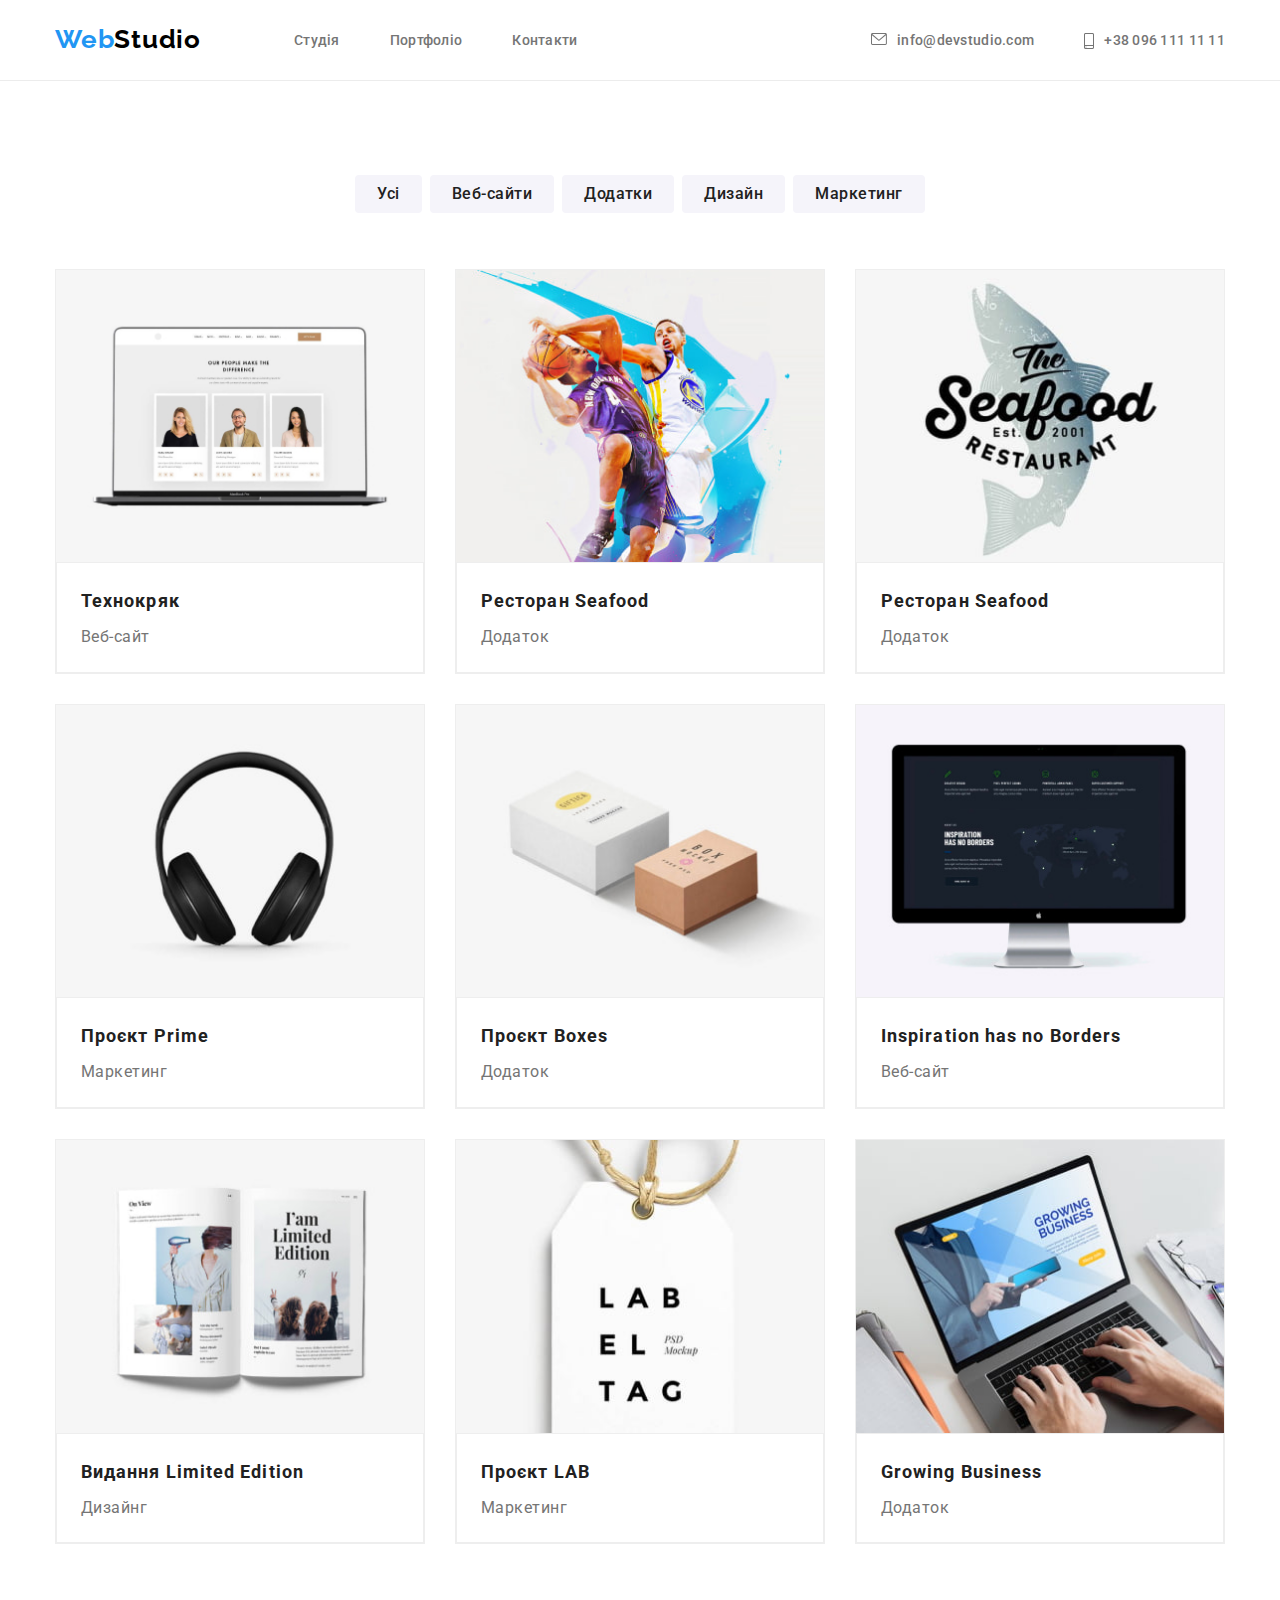
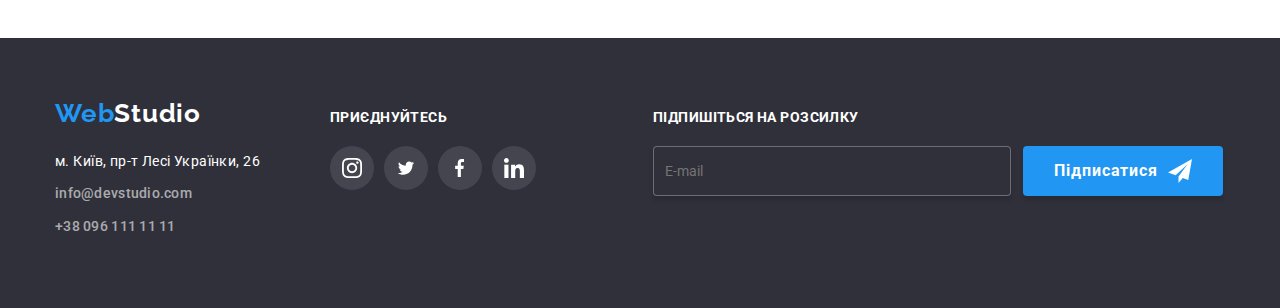
==== commit adca31e0: "Добавляет изменения" ====
--- a/portfolio.html
+++ b/portfolio.html
@@ -16,6 +16,7 @@
     />
     <link rel="stylesheet" href="./css/styles.css" />
     <link rel="stylesheet" href="./css/main.min.css" />
+    <link rel="stylesheet" href="./css/project.css" />
     <title>Portfolio</title>
   </head>
   <body>
@@ -58,199 +59,219 @@
       </div>
     </header>
     <main>
-      <section class="product-section">
+      <section class="project">
         <div class="container">
           <h1 class="visually-hidden">Портфоліо Web Studio</h1>
-          <ul class="list list-botton">
-            <li class="item"><button class="button" type="button">Усі</button></li>
-            <li class="item"><button class="button" type="button">Веб-сайти</button></li>
-            <li class="item"><button class="button" type="button">Додатки</button></li>
-            <li class="item"><button class="button" type="button">Дизайн</button></li>
-            <li class="item"><button class="button" type="button">Маркетинг</button></li>
+          <ul class="list project__list-button">
+            <li>
+              <button class="project__button" type="button">
+                <span class="project__button-text">Усі</span>
+              </button>
+            </li>
+            <li>
+              <button class="project__button" type="button">
+                <span class="project__button-text">Веб-сайти</span>
+              </button>
+            </li>
+            <li>
+              <button class="project__button" type="button">
+                <span class="project__button-text">Додатки</span>
+              </button>
+            </li>
+            <li>
+              <button class="project__button" type="button">
+                <span class="project__button-text">Дизайн</span>
+              </button>
+            </li>
+            <li>
+              <button class="project__button" type="button">
+                <span class="project__button-text">Маркетинг</span>
+              </button>
+            </li>
           </ul>
-          <ul class="list product-card">
-            <li class="item product-item">
-              <a class="product-link" href="">
+          <ul class="list">
+            <li class="project__card">
+              <a class="project__link" href="">
                 <img
                   src="./images/8.jpg"
                   alt="Два хлопця грають у баскетбол"
                   width="370"
                   height="294"
                 />
-                <div class="product-text">
-                  <h2 class="product-title">Технокряк</h2>
-                  <span class="product-span">Веб-сайт</span>
-                </div>
-                <div class="product-description">
-                  <p class="description-text">
-                    Ресурс пропонує комплексні пропозиції з різним рівнем функціоналу та сервісів.
-                    Все це дозволить відвідувачу отримати вичерпні відомості про компанію чи
-                    приватну особу.
-                  </p>
-                </div>
-              </a>
-            </li>
-            <li class="item product-item">
-              <a class="product-link" href="">
+                <div class="project__text">
+                  <h2 class="project__title">Технокряк</h2>
+                  <span class="project__subtitle">Веб-сайт</span>
+                </div>
+                <div class="project__description">
+                  <p class="project__description-text">
+                    Ресурс пропонує комплексні пропозиції з різним рівнем функціоналу та сервісів.
+                    Все це дозволить відвідувачу отримати вичерпні відомості про компанію чи
+                    приватну особу.
+                  </p>
+                </div>
+              </a>
+            </li>
+            <li class="project__card">
+              <a class="project__link" href="">
                 <img
                   src="./images/9.jpg"
                   alt="Два хлопця грають у баскетбол"
                   width="370"
                   height="294"
                 />
-                <div class="product-text">
-                  <h2 class="product-title">Ресторан Seafood</h2>
-                  <span class="product-span">Додаток</span>
-                </div>
-                <div class="product-description">
-                  <p class="description-text">
-                    Ресурс пропонує комплексні пропозиції з різним рівнем функціоналу та сервісів.
-                    Все це дозволить відвідувачу отримати вичерпні відомості про компанію чи
-                    приватну особу.
-                  </p>
-                </div>
-              </a>
-            </li>
-            <li class="item product-item">
-              <a class="product-link" href="">
+                <div class="project__text">
+                  <h2 class="project__title">Ресторан Seafood</h2>
+                  <span class="project__subtitle">Додаток</span>
+                </div>
+                <div class="project__description">
+                  <p class="project__description-text">
+                    Ресурс пропонує комплексні пропозиції з різним рівнем функціоналу та сервісів.
+                    Все це дозволить відвідувачу отримати вичерпні відомості про компанію чи
+                    приватну особу.
+                  </p>
+                </div>
+              </a>
+            </li>
+            <li class="project__card">
+              <a class="project__link" href="">
                 <img
                   src="./images/10.jpg"
                   alt="Два хлопця грають у баскетбол"
                   width="370"
                   height="294"
                 />
-                <div class="product-text">
-                  <h2 class="product-title">Ресторан Seafood</h2>
-                  <span class="product-span">Додаток</span>
-                </div>
-                <div class="product-description">
-                  <p class="description-text">
-                    Ресурс пропонує комплексні пропозиції з різним рівнем функціоналу та сервісів.
-                    Все це дозволить відвідувачу отримати вичерпні відомості про компанію чи
-                    приватну особу.
-                  </p>
-                </div>
-              </a>
-            </li>
-            <li class="item product-item">
-              <a class="product-link" href="">
+                <div class="project__text">
+                  <h2 class="project__title">Ресторан Seafood</h2>
+                  <span class="project__subtitle">Додаток</span>
+                </div>
+                <div class="project__description">
+                  <p class="project__description-text">
+                    Ресурс пропонує комплексні пропозиції з різним рівнем функціоналу та сервісів.
+                    Все це дозволить відвідувачу отримати вичерпні відомості про компанію чи
+                    приватну особу.
+                  </p>
+                </div>
+              </a>
+            </li>
+            <li class="project__card">
+              <a class="project__link" href="">
                 <img
                   src="./images/11.jpg"
                   alt="Два хлопця грають у баскетбол"
                   width="370"
                   height="294"
                 />
-                <div class="product-text">
-                  <h2 class="product-title">Проєкт Prime</h2>
-                  <span class="product-span">Маркетинг</span>
-                </div>
-                <div class="product-description">
-                  <p class="description-text">
-                    Ресурс пропонує комплексні пропозиції з різним рівнем функціоналу та сервісів.
-                    Все це дозволить відвідувачу отримати вичерпні відомості про компанію чи
-                    приватну особу.
-                  </p>
-                </div>
-              </a>
-            </li>
-            <li class="item product-item">
-              <a class="product-link" href="">
+                <div class="project__text">
+                  <h2 class="project__title">Проєкт Prime</h2>
+                  <span class="project__subtitle">Маркетинг</span>
+                </div>
+                <div class="project__description">
+                  <p class="project__description-text">
+                    Ресурс пропонує комплексні пропозиції з різним рівнем функціоналу та сервісів.
+                    Все це дозволить відвідувачу отримати вичерпні відомості про компанію чи
+                    приватну особу.
+                  </p>
+                </div>
+              </a>
+            </li>
+            <li class="project__card">
+              <a class="project__link" href="">
                 <img
                   src="./images/12.jpg"
                   alt="Два хлопця грають у баскетбол"
                   width="370"
                   height="294"
                 />
-                <div class="product-text">
-                  <h2 class="product-title">Проєкт Boxes</h2>
-                  <span class="product-span">Додаток</span>
-                </div>
-                <div class="product-description">
-                  <p class="description-text">
-                    Ресурс пропонує комплексні пропозиції з різним рівнем функціоналу та сервісів.
-                    Все це дозволить відвідувачу отримати вичерпні відомості про компанію чи
-                    приватну особу.
-                  </p>
-                </div>
-              </a>
-            </li>
-            <li class="item product-item">
-              <a class="product-link" href="">
+                <div class="project__text">
+                  <h2 class="project__title">Проєкт Boxes</h2>
+                  <span class="project__subtitle">Додаток</span>
+                </div>
+                <div class="project__description">
+                  <p class="project__description-text">
+                    Ресурс пропонує комплексні пропозиції з різним рівнем функціоналу та сервісів.
+                    Все це дозволить відвідувачу отримати вичерпні відомості про компанію чи
+                    приватну особу.
+                  </p>
+                </div>
+              </a>
+            </li>
+            <li class="project__card">
+              <a class="project__link" href="">
                 <img
                   src="./images/13.jpg"
                   alt="Два хлопця грають у баскетбол"
                   width="370"
                   height="294"
                 />
-                <div class="product-text">
-                  <h2 class="product-title">Inspiration has no Borders</h2>
-                  <span class="product-span">Веб-сайт</span>
-                </div>
-                <div class="product-description">
-                  <p class="description-text">
-                    Ресурс пропонує комплексні пропозиції з різним рівнем функціоналу та сервісів.
-                    Все це дозволить відвідувачу отримати вичерпні відомості про компанію чи
-                    приватну особу.
-                  </p>
-                </div>
-              </a>
-            </li>
-            <li class="item product-item">
-              <a class="product-link" href="">
+                <div class="project__text">
+                  <h2 class="project__title">Inspiration has no Borders</h2>
+                  <span class="project__subtitle">Веб-сайт</span>
+                </div>
+                <div class="project__description">
+                  <p class="project__description-text">
+                    Ресурс пропонує комплексні пропозиції з різним рівнем функціоналу та сервісів.
+                    Все це дозволить відвідувачу отримати вичерпні відомості про компанію чи
+                    приватну особу.
+                  </p>
+                </div>
+              </a>
+            </li>
+            <li class="project__card">
+              <a class="project__link" href="">
                 <img
                   src="./images/14.jpg"
                   alt="Два хлопця грають у баскетбол"
                   width="370"
                   height="294"
                 />
-                <div class="product-text">
-                  <h2 class="product-title">Видання Limited Edition</h2>
-                  <span class="product-span">Дизайнг</span>
-                </div>
-                <div class="product-description">
-                  <p class="description-text">
-                    Ресурс пропонує комплексні пропозиції з різним рівнем функціоналу та сервісів.
-                    Все це дозволить відвідувачу отримати вичерпні відомості про компанію чи
-                    приватну особу.
-                  </p>
-                </div>
-              </a>
-            </li>
-            <li class="item product-item">
-              <a class="product-link" href="">
+                <div class="project__text">
+                  <h2 class="project__title">Видання Limited Edition</h2>
+                  <span class="project__subtitle">Дизайнг</span>
+                </div>
+                <div class="project__description">
+                  <p class="project__description-text">
+                    Ресурс пропонує комплексні пропозиції з різним рівнем функціоналу та сервісів.
+                    Все це дозволить відвідувачу отримати вичерпні відомості про компанію чи
+                    приватну особу.
+                  </p>
+                </div>
+              </a>
+            </li>
+            <li class="project__card">
+              <a class="project__link" href="">
                 <img
                   src="./images/15.jpg"
                   alt="Два хлопця грають у баскетбол"
                   width="370"
                   height="294"
                 />
-                <div class="product-text">
-                  <h2 class="product-title">Проєкт LAB</h2>
-                  <span class="product-span">Маркетинг</span>
-                </div>
-                <div class="product-description">
-                  <p class="description-text">
-                    Ресурс пропонує комплексні пропозиції з різним рівнем функціоналу та сервісів.
-                    Все це дозволить відвідувачу отримати вичерпні відомості про компанію чи
-                    приватну особу.
-                  </p>
-                </div>
-              </a>
-            </li>
-            <li class="item product-item">
-              <a class="product-link" href="">
+                <div class="project__text">
+                  <h2 class="project__title">Проєкт LAB</h2>
+                  <span class="project__subtitle">Маркетинг</span>
+                </div>
+                <div class="project__description">
+                  <p class="project__description-text">
+                    Ресурс пропонує комплексні пропозиції з різним рівнем функціоналу та сервісів.
+                    Все це дозволить відвідувачу отримати вичерпні відомості про компанію чи
+                    приватну особу.
+                  </p>
+                </div>
+              </a>
+            </li>
+            <li class="project__card">
+              <a class="project__link" href="">
                 <img
                   src="./images/16.jpg"
                   alt="Два хлопця грають у баскетбол"
                   width="370"
                   height="294"
                 />
-                <div class="product-text">
-                  <h2 class="product-title">Growing Business</h2>
-                  <span class="product-span">Додаток</span>
-                </div>
-                <div class="product-description">
-                  <p class="description-text">
+                <div class="project__text">
+                  <h2 class="project__title">Growing Business</h2>
+                  <span class="project__subtitle">Додаток</span>
+                </div>
+                <div class="project__description">
+                  <p class="project__description-text">
                     Ресурс пропонує комплексні пропозиції з різним рівнем функціоналу та сервісів.
                     Все це дозволить відвідувачу отримати вичерпні відомості про компанію чи
                     приватну особу.
--- a/css/styles.css
+++ b/css/styles.css
@@ -588,7 +588,7 @@
 } */
 
 /* product section */
-.product-section{
+/* .product-section{
     padding-top: 94px;
     padding-bottom: 94px;
 }
@@ -680,7 +680,7 @@
 
     line-height: 1.8;
     letter-spacing: 0.03em;
-}
+} */
 /* Modal */
 /* .backdoor{
     position: fixed;
@@ -719,10 +719,7 @@
 
     background-color: var(--background-color);
 } */
-.close-buttom {
-    display: flex;
-    align-items: center;
-    justify-content: center;
+/* .close-buttom {
 
     transition-property: fill;
     transition-duration: 250ms;
@@ -743,7 +740,7 @@
 .close-buttom:focus{
     fill: var(--company-color);
     cursor: pointer;
-}
+} */
 /* .is-hidden{
     opacity: 0;
     pointer-events: none;
@@ -862,7 +859,7 @@
     text-align: center;
     margin-bottom: 30px;
 } */
-.checkbox-icon{
+/* .checkbox-icon{
     position: absolute;
     top: 0px;
     left: 12px;
@@ -872,4 +869,4 @@
 .checkbox-input:checked + .checkbox-icon{
     background-color: var(--company-color);
     border: none;
-}+} */--- a/css/main.min.css
+++ b/css/main.min.css
@@ -1 +1 @@
-body{color:var(--pramiry-color);background-color:var(--background-color);font-family:"Roboto",sans-serif;font-size:14px;letter-spacing:.03em}img{display:block;max-width:100%;height:auto}h1,h2,h3,p,ul{margin:0px;padding:0px}.visually-hidden{position:absolute;white-space:nowrap;width:1px;height:1px;overflow:hidden;border:0;padding:0;clip:rect(0 0 0 0);-webkit-clip-path:inset(50%);clip-path:inset(50%);margin:-1px}.is-hidden{opacity:0;pointer-events:none;visibility:hidden}.container{width:1200px;margin-left:auto;margin-right:auto;padding-left:15px;padding-right:15px}.list{display:-webkit-box;display:-ms-flexbox;display:flex;list-style:none;-webkit-box-align:center;-ms-flex-align:center;align-items:center;-webkit-box-pack:center;-ms-flex-pack:center;justify-content:center;gap:30px}.link{color:inherit;-webkit-transition-property:color;transition-property:color;-webkit-transition-duration:250ms;transition-duration:250ms;-webkit-transition-timing-function:cubic-bezier(0.4, 0, 0.2, 1);transition-timing-function:cubic-bezier(0.4, 0, 0.2, 1);font-size:inherit;line-height:1.14;letter-spacing:.02em;text-decoration:none}.link:hover,.link:focus{color:var(--company-color);fill:currentColor}.button{cursor:pointer;background-color:#2196f3;-webkit-box-shadow:0px 4px 4px rgba(0,0,0,.15);box-shadow:0px 4px 4px rgba(0,0,0,.15);border-radius:4px;font-family:inherit;font-weight:500;font-size:16px;border-radius:4px;line-height:1.6;letter-spacing:.03em;border:none}.button__text{color:#fff;font-weight:700;font-size:16px;line-height:1.8;letter-spacing:.06em}.title{margin-bottom:50px;color:#212121;font-weight:700;font-size:36px;line-height:1.16;letter-spacing:.03em}.title--center{text-align:center}.logo{color:#000;font-family:"Raleway";font-weight:700;font-size:26px;line-height:1.2;letter-spacing:.03em;text-decoration:none}.logo__cover{color:#2196f3}.contact{font-weight:500;font-style:normal;line-height:1.14;letter-spacing:.02em}.icon{fill:currentColor}.list-cards{-ms-flex-wrap:wrap;flex-wrap:wrap;gap:30px}.list-cards__card{-ms-flex-preferred-size:270px;flex-basis:270px}.list-social{display:-webkit-box;display:-ms-flexbox;display:flex;-webkit-box-pack:center;-ms-flex-pack:center;justify-content:center;gap:10px}.list-social__item{width:44px;height:44px;border-radius:50%}.link-social{-webkit-transition-property:fill,background-color;transition-property:fill,background-color;-webkit-transition-duration:250ms;transition-duration:250ms;-webkit-transition-timing-function:cubic-bezier(0.4, 0, 0.2, 1);transition-timing-function:cubic-bezier(0.4, 0, 0.2, 1);fill:#afb1b8;display:-webkit-box;display:-ms-flexbox;display:flex;width:44px;height:44px;border-radius:50%;-webkit-box-pack:center;-ms-flex-pack:center;justify-content:center;-webkit-box-align:center;-ms-flex-align:center;align-items:center;gap:10px}.link-social:hover,.link-social:focus{background-color:#2196f3;fill:#fff}.form__label{font-size:12px;line-height:1.16;letter-spacing:.01em;cursor:pointer}.form__input{padding:11px 11px 11px 32px;width:100%;height:40px;border-radius:4px;border:1px solid rgba(33,33,33,.2);border-radius:4px;outline:none}.form__comment{resize:none;height:120px;margin-bottom:10px}.form__comment::-webkit-input-placeholder{font-size:12px;line-height:1.16;letter-spacing:.01em}.form__comment::-moz-placeholder{font-size:12px;line-height:1.16;letter-spacing:.01em}.form__comment:-ms-input-placeholder{font-size:12px;line-height:1.16;letter-spacing:.01em}.form__comment::-ms-input-placeholder{font-size:12px;line-height:1.16;letter-spacing:.01em}.form__comment::placeholder{font-size:12px;line-height:1.16;letter-spacing:.01em}.form__checkbox-icon{top:0px;left:12px}.checkbox{position:relative}.checkbox__checkbox-icon{position:absolute;border:2px solid var(--secondory-color);border-radius:4px}.checkbox__checkbox-input:checked+.checkbox__icon{background-color:var(--company-color);border:none}.header{border-bottom:1px solid #ececec}.header__flex{display:-webkit-box;display:-ms-flexbox;display:flex;-webkit-box-align:center;-ms-flex-align:center;align-items:center;-webkit-box-pack:justify;-ms-flex-pack:justify;justify-content:space-between}.header__nav{display:-webkit-box;display:-ms-flexbox;display:flex;-webkit-box-align:center;-ms-flex-align:center;align-items:center;gap:93px}.header__list{gap:50px}.header__link{position:relative;padding-top:33px;padding-bottom:31px;color:var(#212121);font-weight:500;line-height:1.14;letter-spacing:.02em}.header__link::after{display:block;position:absolute;bottom:0px;-webkit-transform:scaleX(0);transform:scaleX(0);-webkit-transition-property:-webkit-transform;transition-property:-webkit-transform;transition-property:transform;transition-property:transform, -webkit-transform;-webkit-transition-duration:250ms;transition-duration:250ms;-webkit-transition-timing-function:cubic-bezier(0.4, 0, 0.2, 1);transition-timing-function:cubic-bezier(0.4, 0, 0.2, 1);background-color:var(#2196F3);border-radius:2px;width:100%;height:4px;content:""}.header__link:hover::after,.header__link:focus::after{-webkit-transform:scaleX(1);transform:scaleX(1)}.header__link--active{position:relative;color:var(#2196F3)}.header__link--active::after{display:-webkit-box;display:-ms-flexbox;display:flex;position:absolute;bottom:0px;background-color:var(#2196F3);border-radius:2px;width:100%;height:4px;content:""}.header__logo{padding-top:24px;padding-bottom:25px}.header__list-contact{-webkit-box-align:center;-ms-flex-align:center;align-items:center;gap:50px;fill:currentColor;font-weight:500}.header__contact{display:-webkit-box;display:-ms-flexbox;display:flex;padding-top:33px;padding-bottom:31px;gap:10px}.hero{background-image:-webkit-gradient(linear, left top, left bottom, from(rgba(47, 48, 58, 0.4)), to(rgba(47, 48, 58, 0.4))),url("../images/hero-image.jpg");background-image:linear-gradient(rgba(47, 48, 58, 0.4), rgba(47, 48, 58, 0.4)),url("../images/hero-image.jpg");background-size:1600px;background-repeat:no-repeat;background-position:center;padding-bottom:200px;padding-top:200px;background-color:#2f303a}.hero__title{margin-bottom:30px;text-align:center;margin-left:auto;margin-right:auto;max-width:696px;color:#fff;font-weight:900;font-size:44px;line-height:1.4;letter-spacing:.06em;text-transform:uppercase}.hero__button{display:block;padding:0px;margin-left:auto;margin-right:auto;width:216px;height:50px}.hero__button-text{padding:10px 32px}.features{padding-top:94px;padding-bottom:0px}.features__icon{display:-webkit-box;display:-ms-flexbox;display:flex;-webkit-box-pack:center;-ms-flex-pack:center;justify-content:center;-webkit-box-align:center;-ms-flex-align:center;align-items:center;margin-bottom:30px;width:270px;height:120px;background:#f5f4fa;border-radius:4px}.features__title{margin-bottom:10px;color:#212121;font-weight:700;font-size:inherit;line-height:1.14;letter-spacing:.03em;text-transform:uppercase}.features__text{line-height:1.71em}.development{padding-top:94px;padding-bottom:94px}.development__item{position:relative}.development__label{position:absolute;bottom:0px;left:0px;padding-top:27px;background-color:rgba(47,48,58,.8);width:370px;height:70px}.development__title{text-align:center;font-weight:700;font-size:14px;line-height:1.14em;text-transform:uppercase;color:#fff}.employee{background-color:#f5f4fa;padding-top:94px;padding-bottom:94px}.employee__cart{background-color:#fff;-webkit-box-shadow:0px 1px 3px rgba(0,0,0,.12),0px 1px 1px rgba(0,0,0,.14),0px 2px 1px rgba(0,0,0,.2);box-shadow:0px 1px 3px rgba(0,0,0,.12),0px 1px 1px rgba(0,0,0,.14),0px 2px 1px rgba(0,0,0,.2);border-radius:0px 0px 4px 4px}.employee__label{text-align:center;padding-top:30px;padding-bottom:30px}.employee__title{margin-bottom:10px;color:#212121;font-weight:500;font-size:16px;line-height:1.19;letter-spacing:.03em}.employee__text{line-height:1.71}.employee__list{margin-top:16px}.clients{padding-top:94px;padding-bottom:94px}.clients__link{display:-webkit-box;display:-ms-flexbox;display:flex;-webkit-box-pack:center;-ms-flex-pack:center;justify-content:center;-webkit-box-align:center;-ms-flex-align:center;align-items:center;-webkit-transition-property:fill,border-color;transition-property:fill,border-color;-webkit-transition-duration:250ms;transition-duration:250ms;-webkit-transition-timing-function:cubic-bezier(0.4, 0, 0.2, 1);transition-timing-function:cubic-bezier(0.4, 0, 0.2, 1);fill:#afb1b8;width:170px;height:92px;border:1px solid #afb1b8;border-radius:4px}.clients__link:hover,.clients__link:focus{border-color:#2196f3;fill:#2196f3}.footer{padding-top:60px;padding-bottom:60px;background-color:#2f303a}.footer__container{display:-webkit-box;display:-ms-flexbox;display:flex;-webkit-box-align:baseline;-ms-flex-align:baseline;align-items:baseline}.footer__list{display:block}.footer__item{margin-bottom:9px}.footer__text{color:#fff;font-style:inherit;font-style:normal}.footer__link-social{background-color:rgba(255,255,255,.1);fill:#fff}.footer__contact{-webkit-box-pack:center;-ms-flex-pack:center;justify-content:center;-webkit-box-align:baseline;-ms-flex-align:baseline;align-items:baseline;color:rgba(255,255,255,.6);font-weight:400;line-height:1.7;letter-spacing:.03em}.footer__logo{display:block;margin-bottom:20px;color:#fff}.footer__title{margin-bottom:20px;color:#fff;font-size:14px;font-weight:700;line-height:1.14;letter-spacing:.03em;text-transform:uppercase}.footer__social{margin-left:70px}.footer__subscription{margin-left:117px}.footer__form{display:-webkit-box;display:-ms-flexbox;display:flex;-webkit-box-pack:center;-ms-flex-pack:center;justify-content:center;-webkit-box-align:end;-ms-flex-align:end;align-items:flex-end}.footer__input{color:#fff;padding:11px;background-color:#2f303a;-webkit-box-shadow:0px 4px 4px rgba(0,0,0,.15);box-shadow:0px 4px 4px rgba(0,0,0,.15);outline:none;border-radius:4px;border:1px solid rgba(255,255,255,.3);width:358px;height:50px}.footer__button{display:-webkit-box;display:-ms-flexbox;display:flex;-webkit-box-align:center;-ms-flex-align:center;align-items:center;-webkit-box-pack:center;-ms-flex-pack:center;justify-content:center;margin-left:12px;width:200px;height:50px}.footer__icon{margin-left:10px;fill:#fff}.backdoor{position:fixed;opacity:1;-webkit-transition-property:opacity,visibility;transition-property:opacity,visibility;-webkit-transition-duration:250ms;transition-duration:250ms;-webkit-transition-timing-function:cubic-bezier(0.4, 0, 0.2, 1);transition-timing-function:cubic-bezier(0.4, 0, 0.2, 1);left:0px;top:0px;width:100%;height:100%;background-color:rgba(0,0,0,.2)}.modal{position:absolute;-webkit-transition-property:border-color;transition-property:border-color;-webkit-transition-duration:250ms;transition-duration:250ms;-webkit-transition-timing-function:cubic-bezier(0.4, 0, 0.2, 1);transition-timing-function:cubic-bezier(0.4, 0, 0.2, 1);top:50%;left:50%;-webkit-transform:translate(-50%, -50%);transform:translate(-50%, -50%);z-index:3;width:528px;height:581px;background-color:#fff}.modal__form{margin:40px}.modal__title{margin-bottom:12px;font-size:20px;line-height:1.15}.modal__field{position:relative;margin-bottom:10px}.modal__label{display:block;margin-bottom:4px}.modal__input{cursor:pointer;-webkit-transition-property:border-color;transition-property:border-color;-webkit-transition-duration:250ms;transition-duration:250ms;-webkit-transition-timing-function:cubic-bezier(0.4, 0, 0.2, 1);transition-timing-function:cubic-bezier(0.4, 0, 0.2, 1)}.modal__input:hover,.modal__input:focus{border-color:#2196f3}.modal__icon{-webkit-transition-property:fill;transition-property:fill;-webkit-transition-duration:250ms;transition-duration:250ms;-webkit-transition-timing-function:cubic-bezier(0.4, 0, 0.2, 1);transition-timing-function:cubic-bezier(0.4, 0, 0.2, 1);position:absolute;left:12px;top:28px;cursor:pointer}.modal__input:hover~.modal__icon,.modal__input:focus~.modal__icon{fill:#2196f3}.modal__link{color:#2196f3;cursor:pointer}.modal__buttom{display:block;margin-left:auto;margin-right:auto;width:200px;height:50px}.modal__checkbox{position:relative;text-align:center;margin-bottom:30px}/*# sourceMappingURL=main.min.css.map */+body{color:var(--pramiry-color);background-color:var(--background-color);font-family:"Roboto",sans-serif;font-size:14px;letter-spacing:.03em}img{display:block;max-width:100%;height:auto}h1,h2,h3,p,ul{margin:0px;padding:0px}.visually-hidden{position:absolute;white-space:nowrap;width:1px;height:1px;overflow:hidden;border:0;padding:0;clip:rect(0 0 0 0);-webkit-clip-path:inset(50%);clip-path:inset(50%);margin:-1px}.is-hidden{opacity:0;pointer-events:none;visibility:hidden}.container{width:1200px;margin-left:auto;margin-right:auto;padding-left:15px;padding-right:15px}.list{display:-webkit-box;display:-ms-flexbox;display:flex;-ms-flex-wrap:wrap;flex-wrap:wrap;gap:30px;list-style:none;-webkit-box-align:center;-ms-flex-align:center;align-items:center;-webkit-box-pack:center;-ms-flex-pack:center;justify-content:center}.link{color:inherit;-webkit-transition-property:color;transition-property:color;-webkit-transition-duration:250ms;transition-duration:250ms;-webkit-transition-timing-function:cubic-bezier(0.4, 0, 0.2, 1);transition-timing-function:cubic-bezier(0.4, 0, 0.2, 1);font-size:inherit;line-height:1.14;letter-spacing:.02em;text-decoration:none}.link:hover,.link:focus{color:var(--company-color);fill:currentColor}.button{cursor:pointer;background-color:#2196f3;-webkit-box-shadow:0px 4px 4px rgba(0,0,0,.15);box-shadow:0px 4px 4px rgba(0,0,0,.15);border-radius:4px;font-family:inherit;font-weight:500;font-size:16px;border-radius:4px;line-height:1.6;letter-spacing:.03em;border:none}.button__text{color:#fff;font-weight:700;font-size:16px;line-height:1.8;letter-spacing:.06em}.title{margin-bottom:50px;color:#212121;font-weight:700;font-size:36px;line-height:1.16;letter-spacing:.03em}.title--center{text-align:center}.logo{color:#000;font-family:"Raleway";font-weight:700;font-size:26px;line-height:1.2;letter-spacing:.03em;text-decoration:none}.logo__cover{color:#2196f3}.contact{font-weight:500;font-style:normal;line-height:1.14;letter-spacing:.02em}.icon{fill:currentColor}.list-cards{-ms-flex-wrap:wrap;flex-wrap:wrap;gap:30px}.list-cards__card{-ms-flex-preferred-size:270px;flex-basis:270px}.list-social{display:-webkit-box;display:-ms-flexbox;display:flex;-webkit-box-pack:center;-ms-flex-pack:center;justify-content:center;gap:10px}.list-social__item{width:44px;height:44px;border-radius:50%}.link-social{-webkit-transition-property:fill,background-color;transition-property:fill,background-color;-webkit-transition-duration:250ms;transition-duration:250ms;-webkit-transition-timing-function:cubic-bezier(0.4, 0, 0.2, 1);transition-timing-function:cubic-bezier(0.4, 0, 0.2, 1);fill:#afb1b8;display:-webkit-box;display:-ms-flexbox;display:flex;width:44px;height:44px;border-radius:50%;-webkit-box-pack:center;-ms-flex-pack:center;justify-content:center;-webkit-box-align:center;-ms-flex-align:center;align-items:center;gap:10px}.link-social:hover,.link-social:focus{background-color:#2196f3;fill:#fff}.form__label{font-size:12px;line-height:1.16;letter-spacing:.01em;cursor:pointer}.form__input{padding:11px 11px 11px 32px;width:100%;height:40px;border-radius:4px;border:1px solid rgba(33,33,33,.2);border-radius:4px;outline:none}.form__comment{resize:none;height:120px}.form__comment::-webkit-input-placeholder{font-size:12px;line-height:1.16;letter-spacing:.01em}.form__comment::-moz-placeholder{font-size:12px;line-height:1.16;letter-spacing:.01em}.form__comment:-ms-input-placeholder{font-size:12px;line-height:1.16;letter-spacing:.01em}.form__comment::-ms-input-placeholder{font-size:12px;line-height:1.16;letter-spacing:.01em}.form__comment::placeholder{font-size:12px;line-height:1.16;letter-spacing:.01em}.form__checkbox-icon{top:0px;left:12px}.checkbox{position:relative}.checkbox__icon{position:absolute;border:2px solid #212121;border-radius:4px}.checkbox__input:checked+.checkbox__icon{background-color:#2196f3;border:none}button-close{border-radius:50%;width:30px;height:30px;background-color:#fff;border:1px solid rgba(0,0,0,.1);cursor:pointer}.header{border-bottom:1px solid #ececec}.header__flex{display:-webkit-box;display:-ms-flexbox;display:flex;-webkit-box-align:center;-ms-flex-align:center;align-items:center;-webkit-box-pack:justify;-ms-flex-pack:justify;justify-content:space-between}.header__nav{display:-webkit-box;display:-ms-flexbox;display:flex;-webkit-box-align:center;-ms-flex-align:center;align-items:center;gap:93px}.header__list{gap:50px}.header__link{position:relative;padding-top:33px;padding-bottom:31px;color:var(#212121);font-weight:500;line-height:1.14;letter-spacing:.02em}.header__link::after{display:block;position:absolute;bottom:0px;-webkit-transform:scaleX(0);transform:scaleX(0);-webkit-transition-property:-webkit-transform;transition-property:-webkit-transform;transition-property:transform;transition-property:transform, -webkit-transform;-webkit-transition-duration:250ms;transition-duration:250ms;-webkit-transition-timing-function:cubic-bezier(0.4, 0, 0.2, 1);transition-timing-function:cubic-bezier(0.4, 0, 0.2, 1);background-color:var(#2196F3);border-radius:2px;width:100%;height:4px;content:""}.header__link:hover::after,.header__link:focus::after{-webkit-transform:scaleX(1);transform:scaleX(1)}.header__link--active{position:relative;color:var(#2196F3)}.header__link--active::after{display:-webkit-box;display:-ms-flexbox;display:flex;position:absolute;bottom:0px;background-color:var(#2196F3);border-radius:2px;width:100%;height:4px;content:""}.header__logo{padding-top:24px;padding-bottom:25px}.header__list-contact{-webkit-box-align:center;-ms-flex-align:center;align-items:center;gap:50px;fill:currentColor;font-weight:500}.header__contact{display:-webkit-box;display:-ms-flexbox;display:flex;padding-top:33px;padding-bottom:31px;gap:10px}.hero{background-image:-webkit-gradient(linear, left top, left bottom, from(rgba(47, 48, 58, 0.4)), to(rgba(47, 48, 58, 0.4))),url("../images/hero-image.jpg");background-image:linear-gradient(rgba(47, 48, 58, 0.4), rgba(47, 48, 58, 0.4)),url("../images/hero-image.jpg");background-size:1600px;background-repeat:no-repeat;background-position:center;padding-bottom:200px;padding-top:200px;background-color:#2f303a}.hero__title{margin-bottom:30px;text-align:center;margin-left:auto;margin-right:auto;max-width:696px;color:#fff;font-weight:900;font-size:44px;line-height:1.4;letter-spacing:.06em;text-transform:uppercase}.hero__button{display:block;padding:0px;margin-left:auto;margin-right:auto;width:216px;height:50px}.hero__button-text{padding:10px 32px}.features{padding-top:94px;padding-bottom:0px}.features__icon{display:-webkit-box;display:-ms-flexbox;display:flex;-webkit-box-pack:center;-ms-flex-pack:center;justify-content:center;-webkit-box-align:center;-ms-flex-align:center;align-items:center;margin-bottom:30px;width:270px;height:120px;background:#f5f4fa;border-radius:4px}.features__title{margin-bottom:10px;color:#212121;font-weight:700;font-size:inherit;line-height:1.14;letter-spacing:.03em;text-transform:uppercase}.features__text{line-height:1.71em}.development{padding-top:94px;padding-bottom:94px}.development__item{position:relative}.development__label{position:absolute;bottom:0px;left:0px;padding-top:27px;background-color:rgba(47,48,58,.8);width:370px;height:70px}.development__title{text-align:center;font-weight:700;font-size:14px;line-height:1.14em;text-transform:uppercase;color:#fff}.employee{background-color:#f5f4fa;padding-top:94px;padding-bottom:94px}.employee__cart{background-color:#fff;-webkit-box-shadow:0px 1px 3px rgba(0,0,0,.12),0px 1px 1px rgba(0,0,0,.14),0px 2px 1px rgba(0,0,0,.2);box-shadow:0px 1px 3px rgba(0,0,0,.12),0px 1px 1px rgba(0,0,0,.14),0px 2px 1px rgba(0,0,0,.2);border-radius:0px 0px 4px 4px}.employee__label{text-align:center;padding-top:30px;padding-bottom:30px}.employee__title{margin-bottom:10px;color:#212121;font-weight:500;font-size:16px;line-height:1.19;letter-spacing:.03em}.employee__text{line-height:1.71}.employee__list{margin-top:16px}.clients{padding-top:94px;padding-bottom:94px}.clients__link{display:-webkit-box;display:-ms-flexbox;display:flex;-webkit-box-pack:center;-ms-flex-pack:center;justify-content:center;-webkit-box-align:center;-ms-flex-align:center;align-items:center;-webkit-transition-property:fill,border-color;transition-property:fill,border-color;-webkit-transition-duration:250ms;transition-duration:250ms;-webkit-transition-timing-function:cubic-bezier(0.4, 0, 0.2, 1);transition-timing-function:cubic-bezier(0.4, 0, 0.2, 1);fill:#afb1b8;width:170px;height:92px;border:1px solid #afb1b8;border-radius:4px}.clients__link:hover,.clients__link:focus{border-color:#2196f3;fill:#2196f3}.footer{padding-top:60px;padding-bottom:60px;background-color:#2f303a}.footer__container{display:-webkit-box;display:-ms-flexbox;display:flex;-webkit-box-align:baseline;-ms-flex-align:baseline;align-items:baseline}.footer__list{display:block}.footer__item{margin-bottom:9px}.footer__text{color:#fff;font-style:inherit;font-style:normal}.footer__link-social{background-color:rgba(255,255,255,.1);fill:#fff}.footer__contact{-webkit-box-pack:center;-ms-flex-pack:center;justify-content:center;-webkit-box-align:baseline;-ms-flex-align:baseline;align-items:baseline;color:rgba(255,255,255,.6);font-weight:400;line-height:1.7;letter-spacing:.03em}.footer__logo{display:block;margin-bottom:20px;color:#fff}.footer__title{margin-bottom:20px;color:#fff;font-size:14px;font-weight:700;line-height:1.14;letter-spacing:.03em;text-transform:uppercase}.footer__social{margin-left:70px}.footer__subscription{margin-left:117px}.footer__form{display:-webkit-box;display:-ms-flexbox;display:flex;-webkit-box-pack:center;-ms-flex-pack:center;justify-content:center;-webkit-box-align:end;-ms-flex-align:end;align-items:flex-end}.footer__input{color:#fff;padding:11px;background-color:#2f303a;-webkit-box-shadow:0px 4px 4px rgba(0,0,0,.15);box-shadow:0px 4px 4px rgba(0,0,0,.15);outline:none;border-radius:4px;border:1px solid rgba(255,255,255,.3);width:358px;height:50px}.footer__button{display:-webkit-box;display:-ms-flexbox;display:flex;-webkit-box-align:center;-ms-flex-align:center;align-items:center;-webkit-box-pack:center;-ms-flex-pack:center;justify-content:center;margin-left:12px;width:200px;height:50px}.footer__icon{margin-left:10px;fill:#fff}.backdoor{position:fixed;opacity:1;-webkit-transition-property:opacity,visibility;transition-property:opacity,visibility;-webkit-transition-duration:250ms;transition-duration:250ms;-webkit-transition-timing-function:cubic-bezier(0.4, 0, 0.2, 1);transition-timing-function:cubic-bezier(0.4, 0, 0.2, 1);left:0px;top:0px;width:100%;height:100%;background-color:rgba(0,0,0,.2)}.modal{position:absolute;-webkit-transition-property:border-color;transition-property:border-color;-webkit-transition-duration:250ms;transition-duration:250ms;-webkit-transition-timing-function:cubic-bezier(0.4, 0, 0.2, 1);transition-timing-function:cubic-bezier(0.4, 0, 0.2, 1);top:50%;left:50%;-webkit-transform:translate(-50%, -50%);transform:translate(-50%, -50%);z-index:3;width:528px;height:581px;background-color:#fff}.modal__form{margin:40px}.modal__title{margin-bottom:12px;font-size:20px;line-height:1.15}.modal__field{position:relative;margin-bottom:10px}.modal__label{display:block;margin-bottom:4px}.modal__input{cursor:pointer;-webkit-transition-property:border-color;transition-property:border-color;-webkit-transition-duration:250ms;transition-duration:250ms;-webkit-transition-timing-function:cubic-bezier(0.4, 0, 0.2, 1);transition-timing-function:cubic-bezier(0.4, 0, 0.2, 1)}.modal__input:hover,.modal__input:focus{border-color:#2196f3}.modal__icon{-webkit-transition-property:fill;transition-property:fill;-webkit-transition-duration:250ms;transition-duration:250ms;-webkit-transition-timing-function:cubic-bezier(0.4, 0, 0.2, 1);transition-timing-function:cubic-bezier(0.4, 0, 0.2, 1);position:absolute;left:12px;top:28px;cursor:pointer}.modal__input:hover~.modal__icon,.modal__input:focus~.modal__icon{fill:#2196f3}.modal__link{color:#2196f3;cursor:pointer}.modal__buttom{display:block;margin-left:auto;margin-right:auto;width:200px;height:50px}.modal__checkbox{margin-bottom:30px}.modal__checkbox-icon{position:absolute;top:0px;left:12px}.modal__text{text-align:center;cursor:pointer}.modal__comment{margin-bottom:10px}.modal__button-close{position:absolute;-webkit-transition-property:fill;transition-property:fill;-webkit-transition-duration:250ms;transition-duration:250ms;-webkit-transition-timing-function:cubic-bezier(0.4, 0, 0.2, 1);transition-timing-function:cubic-bezier(0.4, 0, 0.2, 1);right:8px;top:8px}.modal__button-close:hover,.modal__button-close:focus{fill:#2196f3}.project{padding-top:94px;padding-bottom:94px}.project__list-button{gap:8px;margin-bottom:56px}.project__button{-webkit-transition-property:background-color,-webkit-box-shadow;transition-property:background-color,-webkit-box-shadow;transition-property:background-color,box-shadow;transition-property:background-color,box-shadow,-webkit-box-shadow;-webkit-transition-duration:250ms;transition-duration:250ms;-webkit-transition-timing-function:cubic-bezier(0.4, 0, 0.2, 1);transition-timing-function:cubic-bezier(0.4, 0, 0.2, 1);color:#212121;background-color:#f5f4fa;background-color:#f5f4fa;border-radius:4px;padding:6px 22px;border:none}.project__button-text{-webkit-transition-property:color;transition-property:color;-webkit-transition-duration:250ms;transition-duration:250ms;-webkit-transition-timing-function:cubic-bezier(0.4, 0, 0.2, 1);transition-timing-function:cubic-bezier(0.4, 0, 0.2, 1);font-weight:500;font-size:16px;line-height:1.6;text-align:center;letter-spacing:.03em;color:#212121}.project__button:hover,.project__button:focus{background-color:#2196f3;-webkit-box-shadow:0px 3px 1px rgba(0,0,0,.1),0px 1px 2px rgba(0,0,0,.08),0px 2px 2px rgba(0,0,0,.12);box-shadow:0px 3px 1px rgba(0,0,0,.1),0px 1px 2px rgba(0,0,0,.08),0px 2px 2px rgba(0,0,0,.12)}.project__button:hover .project__button-text,.project__button:focus .project__button-text{color:#fff}.project__card{position:relative;overflow:hidden;-webkit-transition-property:-webkit-box-shadow;transition-property:-webkit-box-shadow;transition-property:box-shadow;transition-property:box-shadow, -webkit-box-shadow;-webkit-transition-duration:250ms;transition-duration:250ms;-webkit-transition-timing-function:cubic-bezier(0.4, 0, 0.2, 1);transition-timing-function:cubic-bezier(0.4, 0, 0.2, 1);background-color:#fff;border:1px solid #eee;width:370px}.project__card:focus,.project__card:hover{-webkit-box-shadow:0px 1px 1px rgba(0,0,0,.12),0px 4px 4px rgba(0,0,0,.06),1px 4px 6px rgba(0,0,0,.16);box-shadow:0px 1px 1px rgba(0,0,0,.12),0px 4px 4px rgba(0,0,0,.06),1px 4px 6px rgba(0,0,0,.16)}.project__link{overflow:hidden;text-decoration:none}.project__description{position:absolute;left:0px;top:0px;width:100%;height:100%;-webkit-transform:translateY(100%);transform:translateY(100%);-webkit-transition-property:-webkit-transform;transition-property:-webkit-transform;transition-property:transform;transition-property:transform, -webkit-transform;-webkit-transition-duration:250ms;transition-duration:250ms;-webkit-transition-timing-function:cubic-bezier(0.4, 0, 0.2, 1);transition-timing-function:cubic-bezier(0.4, 0, 0.2, 1);background-color:rgba(33,150,243,.9)}.project__description-text{font-size:18px;line-height:1.55em;letter-spacing:.03em;color:#fff;margin:63px 24px}.project__link:hover .project__description,.project__link:focus .project__description{-webkit-transform:translateY(0%);transform:translateY(0%)}.project__text{position:relative;z-index:1;padding:20px 24px;border:1px solid #eee;background-color:#fff}.project__title{margin-bottom:4px;color:#212121;font-weight:700;font-size:18px;line-height:2;letter-spacing:.06em}.project__subtitle{color:#757575;font-size:16px;line-height:1.8;letter-spacing:.03em}/*# sourceMappingURL=main.min.css.map */--- a/css/project.css
+++ b/css/project.css
@@ -0,0 +1,77 @@
+
+/* .project__card{
+    position: relative;
+    overflow: hidden;
+    transition-property: box-shadow;
+    transition-duration: 250ms;
+    transition-timing-function: cubic-bezier(0.4, 0, 0.2, 1);
+
+    background-color: var(--background-color);
+    border: 1px solid #EEEEEE;
+    width: 370px;
+}
+.project__card:focus,
+.project__card:hover {
+    box-shadow: 0px 1px 1px rgba(0, 0, 0, 0.12), 0px 4px 4px rgba(0, 0, 0, 0.06), 1px 4px 6px rgba(0, 0, 0, 0.16);
+}
+
+.project__link{
+    overflow: hidden;
+    text-decoration: none;
+}
+.project__description{
+    position: absolute;
+    left: 0px;
+    top: 0px;
+    width: 100%;
+    height: 100%;
+    transform: translateY(100%);
+    transition-property: transform;
+    transition-duration: 250ms;
+    transition-timing-function: cubic-bezier(0.4, 0, 0.2, 1);
+
+    background-color: rgba(33, 150, 243, 0.9);
+}
+
+.project__description-text {
+    font-size: 18px;
+    line-height: 1.55em;
+
+    letter-spacing: 0.03em;
+
+    color: #FFFFFF;
+
+    margin: 63px 24px;
+}
+.project__link:hover .project__description,
+.product__link:focus .project__description {
+    transform: translateY(0%);
+}
+
+.project__text{
+    position: relative;
+    z-index: 1;
+    padding: 20px 24px;
+    border: 1px solid #EEEEEE;
+    background-color: var(--background-color);
+}
+
+.project__title{
+    margin-bottom: 4px;
+    color: var(--secondory-button-color);
+
+    font-weight: 700;
+    font-size: 18px;
+    line-height: 2;
+
+    letter-spacing: 0.06em;
+}
+
+.project__subtitle{
+    color: var(--pramiry-color);
+
+    font-size: 16px;
+
+    line-height: 1.8;
+    letter-spacing: 0.03em;
+} */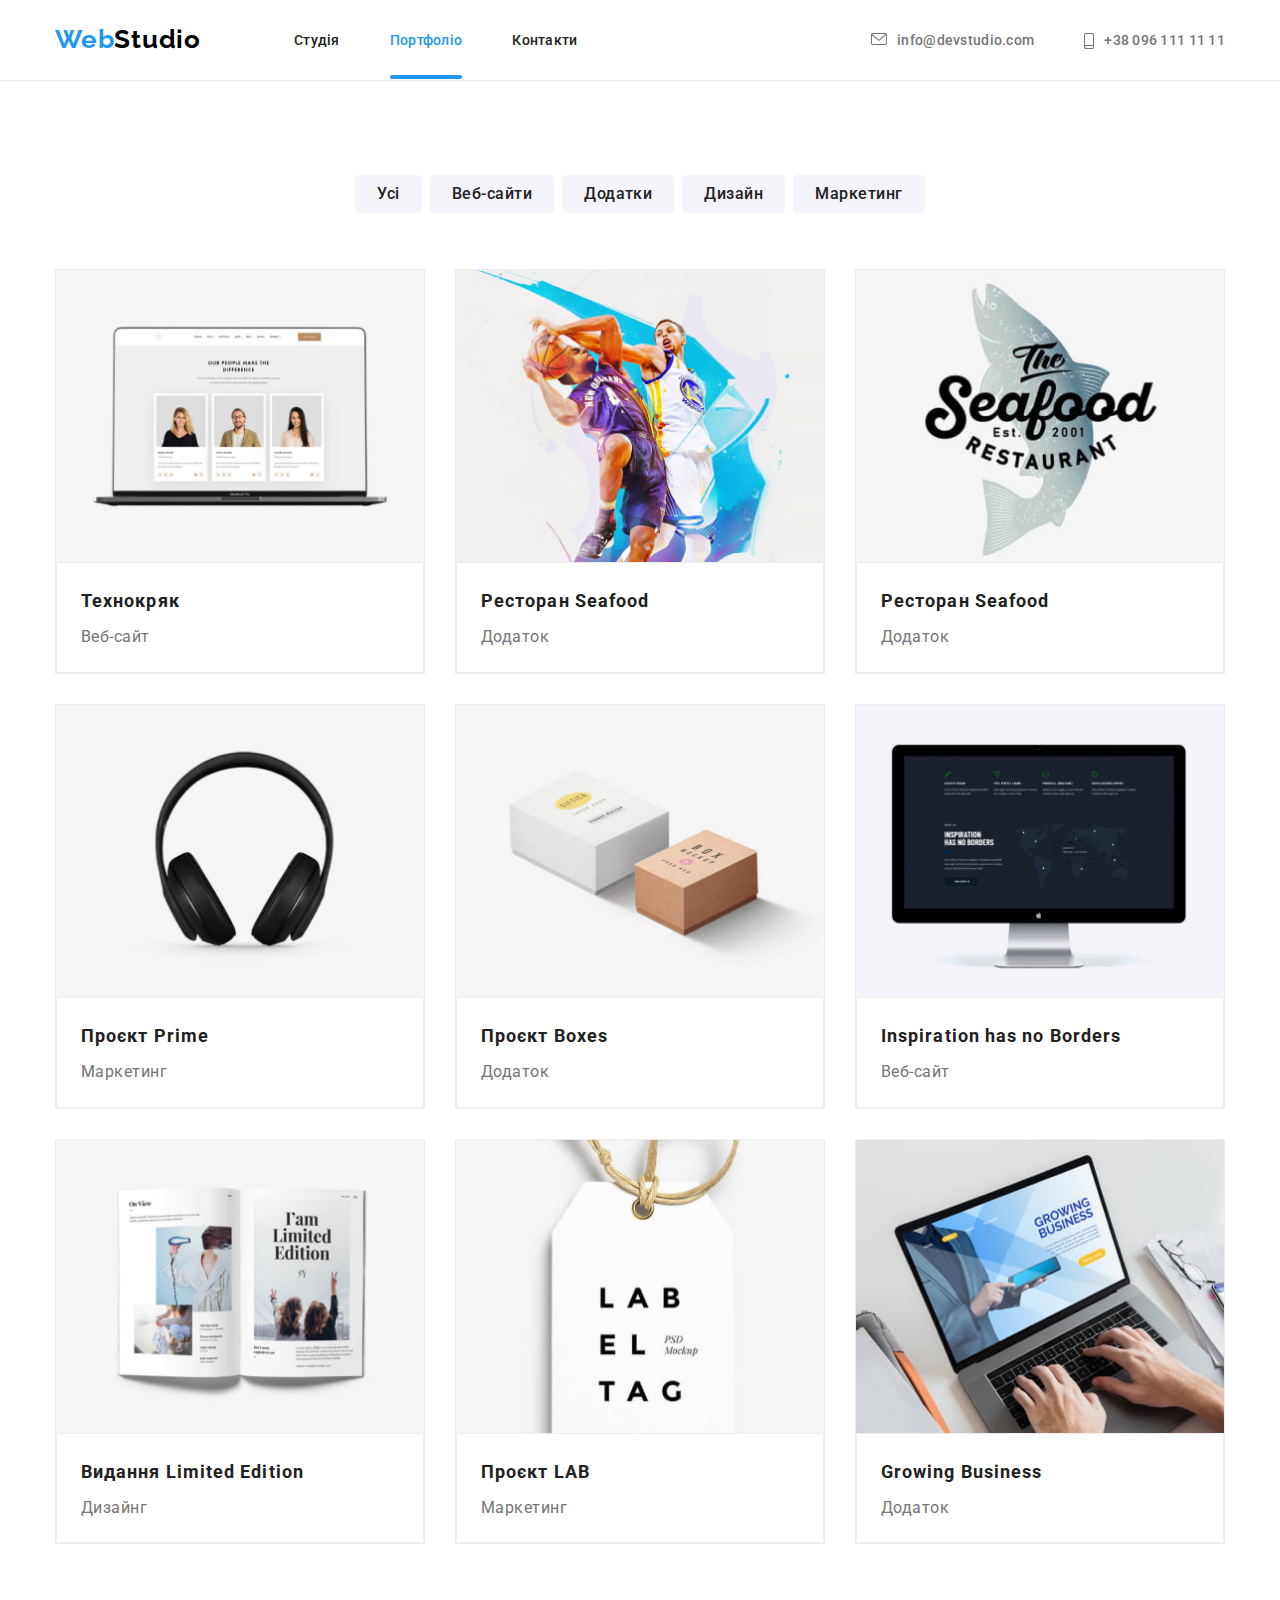
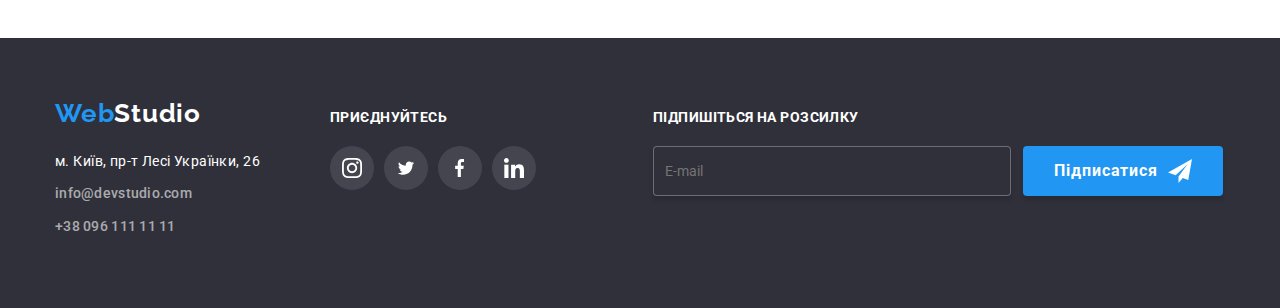
==== commit 851d3917: "Дабовляет изминений" ====
--- a/portfolio.html
+++ b/portfolio.html
@@ -29,10 +29,10 @@
             >
             <ul class="list header__list">
               <li>
-                <a class="link header__link header__link--active" href="./index.html">Студія</a>
+                <a class="link header__link" href="./index.html">Студія</a>
               </li>
               <li>
-                <a class="link header__link" href="./portfolio.html">Портфоліо</a>
+                <a class="link header__link--active" href="./portfolio.html">Портфоліо</a>
               </li>
               <li>
                 <a class="link header__link" href="#">Контакти</a>
--- a/css/main.min.css
+++ b/css/main.min.css
@@ -1 +1 @@
-body{color:var(--pramiry-color);background-color:var(--background-color);font-family:"Roboto",sans-serif;font-size:14px;letter-spacing:.03em}img{display:block;max-width:100%;height:auto}h1,h2,h3,p,ul{margin:0px;padding:0px}.visually-hidden{position:absolute;white-space:nowrap;width:1px;height:1px;overflow:hidden;border:0;padding:0;clip:rect(0 0 0 0);-webkit-clip-path:inset(50%);clip-path:inset(50%);margin:-1px}.is-hidden{opacity:0;pointer-events:none;visibility:hidden}.container{width:1200px;margin-left:auto;margin-right:auto;padding-left:15px;padding-right:15px}.list{display:-webkit-box;display:-ms-flexbox;display:flex;-ms-flex-wrap:wrap;flex-wrap:wrap;gap:30px;list-style:none;-webkit-box-align:center;-ms-flex-align:center;align-items:center;-webkit-box-pack:center;-ms-flex-pack:center;justify-content:center}.link{color:inherit;-webkit-transition-property:color;transition-property:color;-webkit-transition-duration:250ms;transition-duration:250ms;-webkit-transition-timing-function:cubic-bezier(0.4, 0, 0.2, 1);transition-timing-function:cubic-bezier(0.4, 0, 0.2, 1);font-size:inherit;line-height:1.14;letter-spacing:.02em;text-decoration:none}.link:hover,.link:focus{color:var(--company-color);fill:currentColor}.button{cursor:pointer;background-color:#2196f3;-webkit-box-shadow:0px 4px 4px rgba(0,0,0,.15);box-shadow:0px 4px 4px rgba(0,0,0,.15);border-radius:4px;font-family:inherit;font-weight:500;font-size:16px;border-radius:4px;line-height:1.6;letter-spacing:.03em;border:none}.button__text{color:#fff;font-weight:700;font-size:16px;line-height:1.8;letter-spacing:.06em}.title{margin-bottom:50px;color:#212121;font-weight:700;font-size:36px;line-height:1.16;letter-spacing:.03em}.title--center{text-align:center}.logo{color:#000;font-family:"Raleway";font-weight:700;font-size:26px;line-height:1.2;letter-spacing:.03em;text-decoration:none}.logo__cover{color:#2196f3}.contact{font-weight:500;font-style:normal;line-height:1.14;letter-spacing:.02em}.icon{fill:currentColor}.list-cards{-ms-flex-wrap:wrap;flex-wrap:wrap;gap:30px}.list-cards__card{-ms-flex-preferred-size:270px;flex-basis:270px}.list-social{display:-webkit-box;display:-ms-flexbox;display:flex;-webkit-box-pack:center;-ms-flex-pack:center;justify-content:center;gap:10px}.list-social__item{width:44px;height:44px;border-radius:50%}.link-social{-webkit-transition-property:fill,background-color;transition-property:fill,background-color;-webkit-transition-duration:250ms;transition-duration:250ms;-webkit-transition-timing-function:cubic-bezier(0.4, 0, 0.2, 1);transition-timing-function:cubic-bezier(0.4, 0, 0.2, 1);fill:#afb1b8;display:-webkit-box;display:-ms-flexbox;display:flex;width:44px;height:44px;border-radius:50%;-webkit-box-pack:center;-ms-flex-pack:center;justify-content:center;-webkit-box-align:center;-ms-flex-align:center;align-items:center;gap:10px}.link-social:hover,.link-social:focus{background-color:#2196f3;fill:#fff}.form__label{font-size:12px;line-height:1.16;letter-spacing:.01em;cursor:pointer}.form__input{padding:11px 11px 11px 32px;width:100%;height:40px;border-radius:4px;border:1px solid rgba(33,33,33,.2);border-radius:4px;outline:none}.form__comment{resize:none;height:120px}.form__comment::-webkit-input-placeholder{font-size:12px;line-height:1.16;letter-spacing:.01em}.form__comment::-moz-placeholder{font-size:12px;line-height:1.16;letter-spacing:.01em}.form__comment:-ms-input-placeholder{font-size:12px;line-height:1.16;letter-spacing:.01em}.form__comment::-ms-input-placeholder{font-size:12px;line-height:1.16;letter-spacing:.01em}.form__comment::placeholder{font-size:12px;line-height:1.16;letter-spacing:.01em}.form__checkbox-icon{top:0px;left:12px}.checkbox{position:relative}.checkbox__icon{position:absolute;border:2px solid #212121;border-radius:4px}.checkbox__input:checked+.checkbox__icon{background-color:#2196f3;border:none}button-close{border-radius:50%;width:30px;height:30px;background-color:#fff;border:1px solid rgba(0,0,0,.1);cursor:pointer}.header{border-bottom:1px solid #ececec}.header__flex{display:-webkit-box;display:-ms-flexbox;display:flex;-webkit-box-align:center;-ms-flex-align:center;align-items:center;-webkit-box-pack:justify;-ms-flex-pack:justify;justify-content:space-between}.header__nav{display:-webkit-box;display:-ms-flexbox;display:flex;-webkit-box-align:center;-ms-flex-align:center;align-items:center;gap:93px}.header__list{gap:50px}.header__link{position:relative;padding-top:33px;padding-bottom:31px;color:var(#212121);font-weight:500;line-height:1.14;letter-spacing:.02em}.header__link::after{display:block;position:absolute;bottom:0px;-webkit-transform:scaleX(0);transform:scaleX(0);-webkit-transition-property:-webkit-transform;transition-property:-webkit-transform;transition-property:transform;transition-property:transform, -webkit-transform;-webkit-transition-duration:250ms;transition-duration:250ms;-webkit-transition-timing-function:cubic-bezier(0.4, 0, 0.2, 1);transition-timing-function:cubic-bezier(0.4, 0, 0.2, 1);background-color:var(#2196F3);border-radius:2px;width:100%;height:4px;content:""}.header__link:hover::after,.header__link:focus::after{-webkit-transform:scaleX(1);transform:scaleX(1)}.header__link--active{position:relative;color:var(#2196F3)}.header__link--active::after{display:-webkit-box;display:-ms-flexbox;display:flex;position:absolute;bottom:0px;background-color:var(#2196F3);border-radius:2px;width:100%;height:4px;content:""}.header__logo{padding-top:24px;padding-bottom:25px}.header__list-contact{-webkit-box-align:center;-ms-flex-align:center;align-items:center;gap:50px;fill:currentColor;font-weight:500}.header__contact{display:-webkit-box;display:-ms-flexbox;display:flex;padding-top:33px;padding-bottom:31px;gap:10px}.hero{background-image:-webkit-gradient(linear, left top, left bottom, from(rgba(47, 48, 58, 0.4)), to(rgba(47, 48, 58, 0.4))),url("../images/hero-image.jpg");background-image:linear-gradient(rgba(47, 48, 58, 0.4), rgba(47, 48, 58, 0.4)),url("../images/hero-image.jpg");background-size:1600px;background-repeat:no-repeat;background-position:center;padding-bottom:200px;padding-top:200px;background-color:#2f303a}.hero__title{margin-bottom:30px;text-align:center;margin-left:auto;margin-right:auto;max-width:696px;color:#fff;font-weight:900;font-size:44px;line-height:1.4;letter-spacing:.06em;text-transform:uppercase}.hero__button{display:block;padding:0px;margin-left:auto;margin-right:auto;width:216px;height:50px}.hero__button-text{padding:10px 32px}.features{padding-top:94px;padding-bottom:0px}.features__icon{display:-webkit-box;display:-ms-flexbox;display:flex;-webkit-box-pack:center;-ms-flex-pack:center;justify-content:center;-webkit-box-align:center;-ms-flex-align:center;align-items:center;margin-bottom:30px;width:270px;height:120px;background:#f5f4fa;border-radius:4px}.features__title{margin-bottom:10px;color:#212121;font-weight:700;font-size:inherit;line-height:1.14;letter-spacing:.03em;text-transform:uppercase}.features__text{line-height:1.71em}.development{padding-top:94px;padding-bottom:94px}.development__item{position:relative}.development__label{position:absolute;bottom:0px;left:0px;padding-top:27px;background-color:rgba(47,48,58,.8);width:370px;height:70px}.development__title{text-align:center;font-weight:700;font-size:14px;line-height:1.14em;text-transform:uppercase;color:#fff}.employee{background-color:#f5f4fa;padding-top:94px;padding-bottom:94px}.employee__cart{background-color:#fff;-webkit-box-shadow:0px 1px 3px rgba(0,0,0,.12),0px 1px 1px rgba(0,0,0,.14),0px 2px 1px rgba(0,0,0,.2);box-shadow:0px 1px 3px rgba(0,0,0,.12),0px 1px 1px rgba(0,0,0,.14),0px 2px 1px rgba(0,0,0,.2);border-radius:0px 0px 4px 4px}.employee__label{text-align:center;padding-top:30px;padding-bottom:30px}.employee__title{margin-bottom:10px;color:#212121;font-weight:500;font-size:16px;line-height:1.19;letter-spacing:.03em}.employee__text{line-height:1.71}.employee__list{margin-top:16px}.clients{padding-top:94px;padding-bottom:94px}.clients__link{display:-webkit-box;display:-ms-flexbox;display:flex;-webkit-box-pack:center;-ms-flex-pack:center;justify-content:center;-webkit-box-align:center;-ms-flex-align:center;align-items:center;-webkit-transition-property:fill,border-color;transition-property:fill,border-color;-webkit-transition-duration:250ms;transition-duration:250ms;-webkit-transition-timing-function:cubic-bezier(0.4, 0, 0.2, 1);transition-timing-function:cubic-bezier(0.4, 0, 0.2, 1);fill:#afb1b8;width:170px;height:92px;border:1px solid #afb1b8;border-radius:4px}.clients__link:hover,.clients__link:focus{border-color:#2196f3;fill:#2196f3}.footer{padding-top:60px;padding-bottom:60px;background-color:#2f303a}.footer__container{display:-webkit-box;display:-ms-flexbox;display:flex;-webkit-box-align:baseline;-ms-flex-align:baseline;align-items:baseline}.footer__list{display:block}.footer__item{margin-bottom:9px}.footer__text{color:#fff;font-style:inherit;font-style:normal}.footer__link-social{background-color:rgba(255,255,255,.1);fill:#fff}.footer__contact{-webkit-box-pack:center;-ms-flex-pack:center;justify-content:center;-webkit-box-align:baseline;-ms-flex-align:baseline;align-items:baseline;color:rgba(255,255,255,.6);font-weight:400;line-height:1.7;letter-spacing:.03em}.footer__logo{display:block;margin-bottom:20px;color:#fff}.footer__title{margin-bottom:20px;color:#fff;font-size:14px;font-weight:700;line-height:1.14;letter-spacing:.03em;text-transform:uppercase}.footer__social{margin-left:70px}.footer__subscription{margin-left:117px}.footer__form{display:-webkit-box;display:-ms-flexbox;display:flex;-webkit-box-pack:center;-ms-flex-pack:center;justify-content:center;-webkit-box-align:end;-ms-flex-align:end;align-items:flex-end}.footer__input{color:#fff;padding:11px;background-color:#2f303a;-webkit-box-shadow:0px 4px 4px rgba(0,0,0,.15);box-shadow:0px 4px 4px rgba(0,0,0,.15);outline:none;border-radius:4px;border:1px solid rgba(255,255,255,.3);width:358px;height:50px}.footer__button{display:-webkit-box;display:-ms-flexbox;display:flex;-webkit-box-align:center;-ms-flex-align:center;align-items:center;-webkit-box-pack:center;-ms-flex-pack:center;justify-content:center;margin-left:12px;width:200px;height:50px}.footer__icon{margin-left:10px;fill:#fff}.backdoor{position:fixed;opacity:1;-webkit-transition-property:opacity,visibility;transition-property:opacity,visibility;-webkit-transition-duration:250ms;transition-duration:250ms;-webkit-transition-timing-function:cubic-bezier(0.4, 0, 0.2, 1);transition-timing-function:cubic-bezier(0.4, 0, 0.2, 1);left:0px;top:0px;width:100%;height:100%;background-color:rgba(0,0,0,.2)}.modal{position:absolute;-webkit-transition-property:border-color;transition-property:border-color;-webkit-transition-duration:250ms;transition-duration:250ms;-webkit-transition-timing-function:cubic-bezier(0.4, 0, 0.2, 1);transition-timing-function:cubic-bezier(0.4, 0, 0.2, 1);top:50%;left:50%;-webkit-transform:translate(-50%, -50%);transform:translate(-50%, -50%);z-index:3;width:528px;height:581px;background-color:#fff}.modal__form{margin:40px}.modal__title{margin-bottom:12px;font-size:20px;line-height:1.15}.modal__field{position:relative;margin-bottom:10px}.modal__label{display:block;margin-bottom:4px}.modal__input{cursor:pointer;-webkit-transition-property:border-color;transition-property:border-color;-webkit-transition-duration:250ms;transition-duration:250ms;-webkit-transition-timing-function:cubic-bezier(0.4, 0, 0.2, 1);transition-timing-function:cubic-bezier(0.4, 0, 0.2, 1)}.modal__input:hover,.modal__input:focus{border-color:#2196f3}.modal__icon{-webkit-transition-property:fill;transition-property:fill;-webkit-transition-duration:250ms;transition-duration:250ms;-webkit-transition-timing-function:cubic-bezier(0.4, 0, 0.2, 1);transition-timing-function:cubic-bezier(0.4, 0, 0.2, 1);position:absolute;left:12px;top:28px;cursor:pointer}.modal__input:hover~.modal__icon,.modal__input:focus~.modal__icon{fill:#2196f3}.modal__link{color:#2196f3;cursor:pointer}.modal__buttom{display:block;margin-left:auto;margin-right:auto;width:200px;height:50px}.modal__checkbox{margin-bottom:30px}.modal__checkbox-icon{position:absolute;top:0px;left:12px}.modal__text{text-align:center;cursor:pointer}.modal__comment{margin-bottom:10px}.modal__button-close{position:absolute;-webkit-transition-property:fill;transition-property:fill;-webkit-transition-duration:250ms;transition-duration:250ms;-webkit-transition-timing-function:cubic-bezier(0.4, 0, 0.2, 1);transition-timing-function:cubic-bezier(0.4, 0, 0.2, 1);right:8px;top:8px}.modal__button-close:hover,.modal__button-close:focus{fill:#2196f3}.project{padding-top:94px;padding-bottom:94px}.project__list-button{gap:8px;margin-bottom:56px}.project__button{-webkit-transition-property:background-color,-webkit-box-shadow;transition-property:background-color,-webkit-box-shadow;transition-property:background-color,box-shadow;transition-property:background-color,box-shadow,-webkit-box-shadow;-webkit-transition-duration:250ms;transition-duration:250ms;-webkit-transition-timing-function:cubic-bezier(0.4, 0, 0.2, 1);transition-timing-function:cubic-bezier(0.4, 0, 0.2, 1);color:#212121;background-color:#f5f4fa;background-color:#f5f4fa;border-radius:4px;padding:6px 22px;border:none}.project__button-text{-webkit-transition-property:color;transition-property:color;-webkit-transition-duration:250ms;transition-duration:250ms;-webkit-transition-timing-function:cubic-bezier(0.4, 0, 0.2, 1);transition-timing-function:cubic-bezier(0.4, 0, 0.2, 1);font-weight:500;font-size:16px;line-height:1.6;text-align:center;letter-spacing:.03em;color:#212121}.project__button:hover,.project__button:focus{background-color:#2196f3;-webkit-box-shadow:0px 3px 1px rgba(0,0,0,.1),0px 1px 2px rgba(0,0,0,.08),0px 2px 2px rgba(0,0,0,.12);box-shadow:0px 3px 1px rgba(0,0,0,.1),0px 1px 2px rgba(0,0,0,.08),0px 2px 2px rgba(0,0,0,.12)}.project__button:hover .project__button-text,.project__button:focus .project__button-text{color:#fff}.project__card{position:relative;overflow:hidden;-webkit-transition-property:-webkit-box-shadow;transition-property:-webkit-box-shadow;transition-property:box-shadow;transition-property:box-shadow, -webkit-box-shadow;-webkit-transition-duration:250ms;transition-duration:250ms;-webkit-transition-timing-function:cubic-bezier(0.4, 0, 0.2, 1);transition-timing-function:cubic-bezier(0.4, 0, 0.2, 1);background-color:#fff;border:1px solid #eee;width:370px}.project__card:focus,.project__card:hover{-webkit-box-shadow:0px 1px 1px rgba(0,0,0,.12),0px 4px 4px rgba(0,0,0,.06),1px 4px 6px rgba(0,0,0,.16);box-shadow:0px 1px 1px rgba(0,0,0,.12),0px 4px 4px rgba(0,0,0,.06),1px 4px 6px rgba(0,0,0,.16)}.project__link{overflow:hidden;text-decoration:none}.project__description{position:absolute;left:0px;top:0px;width:100%;height:100%;-webkit-transform:translateY(100%);transform:translateY(100%);-webkit-transition-property:-webkit-transform;transition-property:-webkit-transform;transition-property:transform;transition-property:transform, -webkit-transform;-webkit-transition-duration:250ms;transition-duration:250ms;-webkit-transition-timing-function:cubic-bezier(0.4, 0, 0.2, 1);transition-timing-function:cubic-bezier(0.4, 0, 0.2, 1);background-color:rgba(33,150,243,.9)}.project__description-text{font-size:18px;line-height:1.55em;letter-spacing:.03em;color:#fff;margin:63px 24px}.project__link:hover .project__description,.project__link:focus .project__description{-webkit-transform:translateY(0%);transform:translateY(0%)}.project__text{position:relative;z-index:1;padding:20px 24px;border:1px solid #eee;background-color:#fff}.project__title{margin-bottom:4px;color:#212121;font-weight:700;font-size:18px;line-height:2;letter-spacing:.06em}.project__subtitle{color:#757575;font-size:16px;line-height:1.8;letter-spacing:.03em}/*# sourceMappingURL=main.min.css.map */+body{color:var(--pramiry-color);background-color:var(--background-color);font-family:"Roboto",sans-serif;font-size:14px;letter-spacing:.03em}img{display:block;max-width:100%;height:auto}h1,h2,h3,p,ul{margin:0px;padding:0px}.visually-hidden{position:absolute;white-space:nowrap;width:1px;height:1px;overflow:hidden;border:0;padding:0;clip:rect(0 0 0 0);-webkit-clip-path:inset(50%);clip-path:inset(50%);margin:-1px}.is-hidden{opacity:0;pointer-events:none;visibility:hidden}.container{width:1200px;margin-left:auto;margin-right:auto;padding-left:15px;padding-right:15px}.list{display:-webkit-box;display:-ms-flexbox;display:flex;-ms-flex-wrap:wrap;flex-wrap:wrap;gap:30px;list-style:none;-webkit-box-align:center;-ms-flex-align:center;align-items:center;-webkit-box-pack:center;-ms-flex-pack:center;justify-content:center}.link{color:inherit;-webkit-transition-property:color;transition-property:color;-webkit-transition-duration:250ms;transition-duration:250ms;-webkit-transition-timing-function:cubic-bezier(0.4, 0, 0.2, 1);transition-timing-function:cubic-bezier(0.4, 0, 0.2, 1);font-size:inherit;line-height:1.14;letter-spacing:.02em;text-decoration:none}.link:hover,.link:focus{color:var(--company-color);fill:currentColor}.button{cursor:pointer;background-color:#2196f3;-webkit-box-shadow:0px 4px 4px rgba(0,0,0,.15);box-shadow:0px 4px 4px rgba(0,0,0,.15);border-radius:4px;font-family:inherit;font-weight:500;font-size:16px;border-radius:4px;line-height:1.6;letter-spacing:.03em;border:none}.button__text{color:#fff;font-weight:700;font-size:16px;line-height:1.8;letter-spacing:.06em}.title{margin-bottom:50px;color:#212121;font-weight:700;font-size:36px;line-height:1.16;letter-spacing:.03em}.title--center{text-align:center}.logo{color:#000;font-family:"Raleway";font-weight:700;font-size:26px;line-height:1.2;letter-spacing:.03em;text-decoration:none}.logo__cover{color:#2196f3}.contact{font-weight:500;font-style:normal;line-height:1.14;letter-spacing:.02em}.icon{fill:currentColor}.list-cards{gap:30px;-webkit-box-align:baseline;-ms-flex-align:baseline;align-items:baseline}.list-cards__card{-ms-flex-preferred-size:270px;flex-basis:270px}.list-social{display:-webkit-box;display:-ms-flexbox;display:flex;-webkit-box-pack:center;-ms-flex-pack:center;justify-content:center;gap:10px}.list-social__item{width:44px;height:44px;border-radius:50%}.link-social{-webkit-transition-property:fill,background-color;transition-property:fill,background-color;-webkit-transition-duration:250ms;transition-duration:250ms;-webkit-transition-timing-function:cubic-bezier(0.4, 0, 0.2, 1);transition-timing-function:cubic-bezier(0.4, 0, 0.2, 1);fill:#afb1b8;display:-webkit-box;display:-ms-flexbox;display:flex;width:44px;height:44px;border-radius:50%;-webkit-box-pack:center;-ms-flex-pack:center;justify-content:center;-webkit-box-align:center;-ms-flex-align:center;align-items:center;gap:10px}.link-social:hover,.link-social:focus{background-color:#2196f3;fill:#fff}.form__label{font-size:12px;line-height:1.16;letter-spacing:.01em;cursor:pointer}.form__input{padding:11px 11px 11px 32px;width:100%;height:40px;border-radius:4px;border:1px solid rgba(33,33,33,.2);border-radius:4px;outline:none}.form__comment{resize:none;height:120px}.form__comment::-webkit-input-placeholder{font-size:12px;line-height:1.16;letter-spacing:.01em}.form__comment::-moz-placeholder{font-size:12px;line-height:1.16;letter-spacing:.01em}.form__comment:-ms-input-placeholder{font-size:12px;line-height:1.16;letter-spacing:.01em}.form__comment::-ms-input-placeholder{font-size:12px;line-height:1.16;letter-spacing:.01em}.form__comment::placeholder{font-size:12px;line-height:1.16;letter-spacing:.01em}.form__checkbox-icon{top:0px;left:12px}.checkbox{position:relative}.checkbox__icon{position:absolute;border:2px solid #212121;border-radius:4px}.checkbox__input:checked+.checkbox__icon{background-color:#2196f3;border:none}.button-close{display:-webkit-box;display:-ms-flexbox;display:flex;-webkit-box-align:center;-ms-flex-align:center;align-items:center;-webkit-box-pack:center;-ms-flex-pack:center;justify-content:center;-webkit-transition-property:fill;transition-property:fill;-webkit-transition-duration:250ms;transition-duration:250ms;-webkit-transition-timing-function:cubic-bezier(0.4, 0, 0.2, 1);transition-timing-function:cubic-bezier(0.4, 0, 0.2, 1)}.button-close:hover,.button-close:focus{fill:#2196f3}.header{border-bottom:1px solid #ececec}.header__flex{display:-webkit-box;display:-ms-flexbox;display:flex;-webkit-box-align:center;-ms-flex-align:center;align-items:center;-webkit-box-pack:justify;-ms-flex-pack:justify;justify-content:space-between}.header__nav{display:-webkit-box;display:-ms-flexbox;display:flex;-webkit-box-align:center;-ms-flex-align:center;align-items:center;gap:93px}.header__list{gap:50px}.header__link{position:relative;padding-top:33px;padding-bottom:31px;color:#212121;font-weight:500;line-height:1.14;letter-spacing:.02em}.header__link::after{display:block;position:absolute;bottom:0px;-webkit-transform:scaleX(0);transform:scaleX(0);-webkit-transition-property:-webkit-transform;transition-property:-webkit-transform;transition-property:transform;transition-property:transform, -webkit-transform;-webkit-transition-duration:250ms;transition-duration:250ms;-webkit-transition-timing-function:cubic-bezier(0.4, 0, 0.2, 1);transition-timing-function:cubic-bezier(0.4, 0, 0.2, 1);background-color:#2196f3;border-radius:2px;width:100%;height:4px;content:""}.header__link:hover::after,.header__link:focus::after{-webkit-transform:scaleX(1);transform:scaleX(1)}.header__link--active{position:relative;padding-top:33px;padding-bottom:31px;font-weight:500;line-height:1.14;letter-spacing:.02em;color:#2196f3}.header__link--active::after{display:block;position:absolute;bottom:0px;background-color:#2196f3;border-radius:2px;width:100%;height:4px;content:""}.header__logo{padding-top:24px;padding-bottom:25px}.header__list-contact{-webkit-box-align:center;-ms-flex-align:center;align-items:center;gap:50px;fill:currentColor;font-weight:500}.header__contact{display:-webkit-box;display:-ms-flexbox;display:flex;padding-top:33px;padding-bottom:31px;gap:10px}.hero{background-image:-webkit-gradient(linear, left top, left bottom, from(rgba(47, 48, 58, 0.4)), to(rgba(47, 48, 58, 0.4))),url("../images/hero-image.jpg");background-image:linear-gradient(rgba(47, 48, 58, 0.4), rgba(47, 48, 58, 0.4)),url("../images/hero-image.jpg");background-size:1600px;background-repeat:no-repeat;background-position:center;padding-bottom:200px;padding-top:200px;background-color:#2f303a}.hero__title{margin-bottom:30px;text-align:center;margin-left:auto;margin-right:auto;max-width:696px;color:#fff;font-weight:900;font-size:44px;line-height:1.4;letter-spacing:.06em;text-transform:uppercase}.hero__button{display:block;padding:0px;margin-left:auto;margin-right:auto;width:216px;height:50px}.hero__button-text{padding:10px 32px}.features{padding-top:94px;padding-bottom:0px}.features__icon{display:-webkit-box;display:-ms-flexbox;display:flex;-webkit-box-pack:center;-ms-flex-pack:center;justify-content:center;-webkit-box-align:center;-ms-flex-align:center;align-items:center;margin-bottom:30px;width:270px;height:120px;background:#f5f4fa;border-radius:4px}.features__title{margin-bottom:10px;color:#212121;font-weight:700;font-size:inherit;line-height:1.14;letter-spacing:.03em;text-transform:uppercase}.features__text{line-height:1.71em}.development{padding-top:94px;padding-bottom:94px}.development__item{position:relative}.development__label{position:absolute;bottom:0px;left:0px;padding-top:27px;background-color:rgba(47,48,58,.8);width:370px;height:70px}.development__title{text-align:center;font-weight:700;font-size:14px;line-height:1.14em;text-transform:uppercase;color:#fff}.employee{background-color:#f5f4fa;padding-top:94px;padding-bottom:94px}.employee__cart{background-color:#fff;-webkit-box-shadow:0px 1px 3px rgba(0,0,0,.12),0px 1px 1px rgba(0,0,0,.14),0px 2px 1px rgba(0,0,0,.2);box-shadow:0px 1px 3px rgba(0,0,0,.12),0px 1px 1px rgba(0,0,0,.14),0px 2px 1px rgba(0,0,0,.2);border-radius:0px 0px 4px 4px}.employee__label{text-align:center;padding-top:30px;padding-bottom:30px}.employee__title{margin-bottom:10px;color:#212121;font-weight:500;font-size:16px;line-height:1.19;letter-spacing:.03em}.employee__text{line-height:1.71}.employee__list{margin-top:16px}.clients{padding-top:94px;padding-bottom:94px}.clients__link{display:-webkit-box;display:-ms-flexbox;display:flex;-webkit-box-pack:center;-ms-flex-pack:center;justify-content:center;-webkit-box-align:center;-ms-flex-align:center;align-items:center;-webkit-transition-property:fill,border-color;transition-property:fill,border-color;-webkit-transition-duration:250ms;transition-duration:250ms;-webkit-transition-timing-function:cubic-bezier(0.4, 0, 0.2, 1);transition-timing-function:cubic-bezier(0.4, 0, 0.2, 1);fill:#afb1b8;width:170px;height:92px;border:1px solid #afb1b8;border-radius:4px}.clients__link:hover,.clients__link:focus{border-color:#2196f3;fill:#2196f3}.footer{padding-top:60px;padding-bottom:60px;background-color:#2f303a}.footer__container{display:-webkit-box;display:-ms-flexbox;display:flex;-webkit-box-align:baseline;-ms-flex-align:baseline;align-items:baseline}.footer__list{display:block}.footer__item{margin-bottom:9px}.footer__text{color:#fff;font-style:inherit;font-style:normal}.footer__link-social{background-color:rgba(255,255,255,.1);fill:#fff}.footer__contact{-webkit-box-pack:center;-ms-flex-pack:center;justify-content:center;-webkit-box-align:baseline;-ms-flex-align:baseline;align-items:baseline;color:rgba(255,255,255,.6);font-weight:400;line-height:1.7;letter-spacing:.03em}.footer__logo{display:block;margin-bottom:20px;color:#fff}.footer__title{margin-bottom:20px;color:#fff;font-size:14px;font-weight:700;line-height:1.14;letter-spacing:.03em;text-transform:uppercase}.footer__social{margin-left:70px}.footer__subscription{margin-left:117px}.footer__form{display:-webkit-box;display:-ms-flexbox;display:flex;-webkit-box-pack:center;-ms-flex-pack:center;justify-content:center;-webkit-box-align:end;-ms-flex-align:end;align-items:flex-end}.footer__input{color:#fff;padding:11px;background-color:#2f303a;-webkit-box-shadow:0px 4px 4px rgba(0,0,0,.15);box-shadow:0px 4px 4px rgba(0,0,0,.15);outline:none;border-radius:4px;border:1px solid rgba(255,255,255,.3);width:358px;height:50px}.footer__button{display:-webkit-box;display:-ms-flexbox;display:flex;-webkit-box-align:center;-ms-flex-align:center;align-items:center;-webkit-box-pack:center;-ms-flex-pack:center;justify-content:center;margin-left:12px;width:200px;height:50px}.footer__icon{margin-left:10px;fill:#fff}.backdoor{position:fixed;opacity:1;-webkit-transition-property:opacity,visibility;transition-property:opacity,visibility;-webkit-transition-duration:250ms;transition-duration:250ms;-webkit-transition-timing-function:cubic-bezier(0.4, 0, 0.2, 1);transition-timing-function:cubic-bezier(0.4, 0, 0.2, 1);left:0px;top:0px;width:100%;height:100%;background-color:rgba(0,0,0,.2)}.modal{position:absolute;-webkit-transition-property:border-color;transition-property:border-color;-webkit-transition-duration:250ms;transition-duration:250ms;-webkit-transition-timing-function:cubic-bezier(0.4, 0, 0.2, 1);transition-timing-function:cubic-bezier(0.4, 0, 0.2, 1);top:50%;left:50%;-webkit-transform:translate(-50%, -50%);transform:translate(-50%, -50%);z-index:3;width:528px;height:581px;background-color:#fff}.modal__form{margin:40px}.modal__title{margin-bottom:12px;font-size:20px;line-height:1.15}.modal__field{position:relative;margin-bottom:10px}.modal__label{display:block;margin-bottom:4px}.modal__input{cursor:pointer;-webkit-transition-property:border-color;transition-property:border-color;-webkit-transition-duration:250ms;transition-duration:250ms;-webkit-transition-timing-function:cubic-bezier(0.4, 0, 0.2, 1);transition-timing-function:cubic-bezier(0.4, 0, 0.2, 1)}.modal__input:hover,.modal__input:focus{border-color:#2196f3}.modal__icon{-webkit-transition-property:fill;transition-property:fill;-webkit-transition-duration:250ms;transition-duration:250ms;-webkit-transition-timing-function:cubic-bezier(0.4, 0, 0.2, 1);transition-timing-function:cubic-bezier(0.4, 0, 0.2, 1);position:absolute;left:12px;top:28px;cursor:pointer}.modal__input:hover~.modal__icon,.modal__input:focus~.modal__icon{fill:#2196f3}.modal__link{color:#2196f3;cursor:pointer}.modal__buttom{display:block;margin-left:auto;margin-right:auto;width:200px;height:50px}.modal__checkbox{margin-bottom:30px}.modal__checkbox-icon{position:absolute;top:0px;left:12px}.modal__text{text-align:center;cursor:pointer}.modal__comment{margin-bottom:10px}.modal__button-close{position:absolute;border-radius:50%;right:8px;top:8px;width:30px;height:30px;background-color:#fff;cursor:pointer}.modal__button-close:hover,.modal__button-close:focus{fill:#2196f3}.project{padding-top:94px;padding-bottom:94px}.project__list-button{gap:8px;margin-bottom:56px}.project__button{-webkit-transition-property:background-color,-webkit-box-shadow;transition-property:background-color,-webkit-box-shadow;transition-property:background-color,box-shadow;transition-property:background-color,box-shadow,-webkit-box-shadow;-webkit-transition-duration:250ms;transition-duration:250ms;-webkit-transition-timing-function:cubic-bezier(0.4, 0, 0.2, 1);transition-timing-function:cubic-bezier(0.4, 0, 0.2, 1);color:#212121;background-color:#f5f4fa;background-color:#f5f4fa;border-radius:4px;padding:6px 22px;border:none}.project__button-text{-webkit-transition-property:color;transition-property:color;-webkit-transition-duration:250ms;transition-duration:250ms;-webkit-transition-timing-function:cubic-bezier(0.4, 0, 0.2, 1);transition-timing-function:cubic-bezier(0.4, 0, 0.2, 1);font-weight:500;font-size:16px;line-height:1.6;text-align:center;letter-spacing:.03em;color:#212121}.project__button:hover,.project__button:focus{background-color:#2196f3;-webkit-box-shadow:0px 3px 1px rgba(0,0,0,.1),0px 1px 2px rgba(0,0,0,.08),0px 2px 2px rgba(0,0,0,.12);box-shadow:0px 3px 1px rgba(0,0,0,.1),0px 1px 2px rgba(0,0,0,.08),0px 2px 2px rgba(0,0,0,.12)}.project__button:hover .project__button-text,.project__button:focus .project__button-text{color:#fff}.project__card{position:relative;overflow:hidden;-webkit-transition-property:-webkit-box-shadow;transition-property:-webkit-box-shadow;transition-property:box-shadow;transition-property:box-shadow, -webkit-box-shadow;-webkit-transition-duration:250ms;transition-duration:250ms;-webkit-transition-timing-function:cubic-bezier(0.4, 0, 0.2, 1);transition-timing-function:cubic-bezier(0.4, 0, 0.2, 1);background-color:#fff;border:1px solid #eee;width:370px}.project__card:focus,.project__card:hover{-webkit-box-shadow:0px 1px 1px rgba(0,0,0,.12),0px 4px 4px rgba(0,0,0,.06),1px 4px 6px rgba(0,0,0,.16);box-shadow:0px 1px 1px rgba(0,0,0,.12),0px 4px 4px rgba(0,0,0,.06),1px 4px 6px rgba(0,0,0,.16)}.project__link{overflow:hidden;text-decoration:none}.project__description{position:absolute;left:0px;top:0px;width:100%;height:100%;-webkit-transform:translateY(100%);transform:translateY(100%);-webkit-transition-property:-webkit-transform;transition-property:-webkit-transform;transition-property:transform;transition-property:transform, -webkit-transform;-webkit-transition-duration:250ms;transition-duration:250ms;-webkit-transition-timing-function:cubic-bezier(0.4, 0, 0.2, 1);transition-timing-function:cubic-bezier(0.4, 0, 0.2, 1);background-color:rgba(33,150,243,.9)}.project__description-text{font-size:18px;line-height:1.55em;letter-spacing:.03em;color:#fff;margin:63px 24px}.project__link:hover .project__description,.project__link:focus .project__description{-webkit-transform:translateY(0%);transform:translateY(0%)}.project__text{position:relative;z-index:1;padding:20px 24px;border:1px solid #eee;background-color:#fff}.project__title{margin-bottom:4px;color:#212121;font-weight:700;font-size:18px;line-height:2;letter-spacing:.06em}.project__subtitle{color:#757575;font-size:16px;line-height:1.8;letter-spacing:.03em}/*# sourceMappingURL=main.min.css.map */